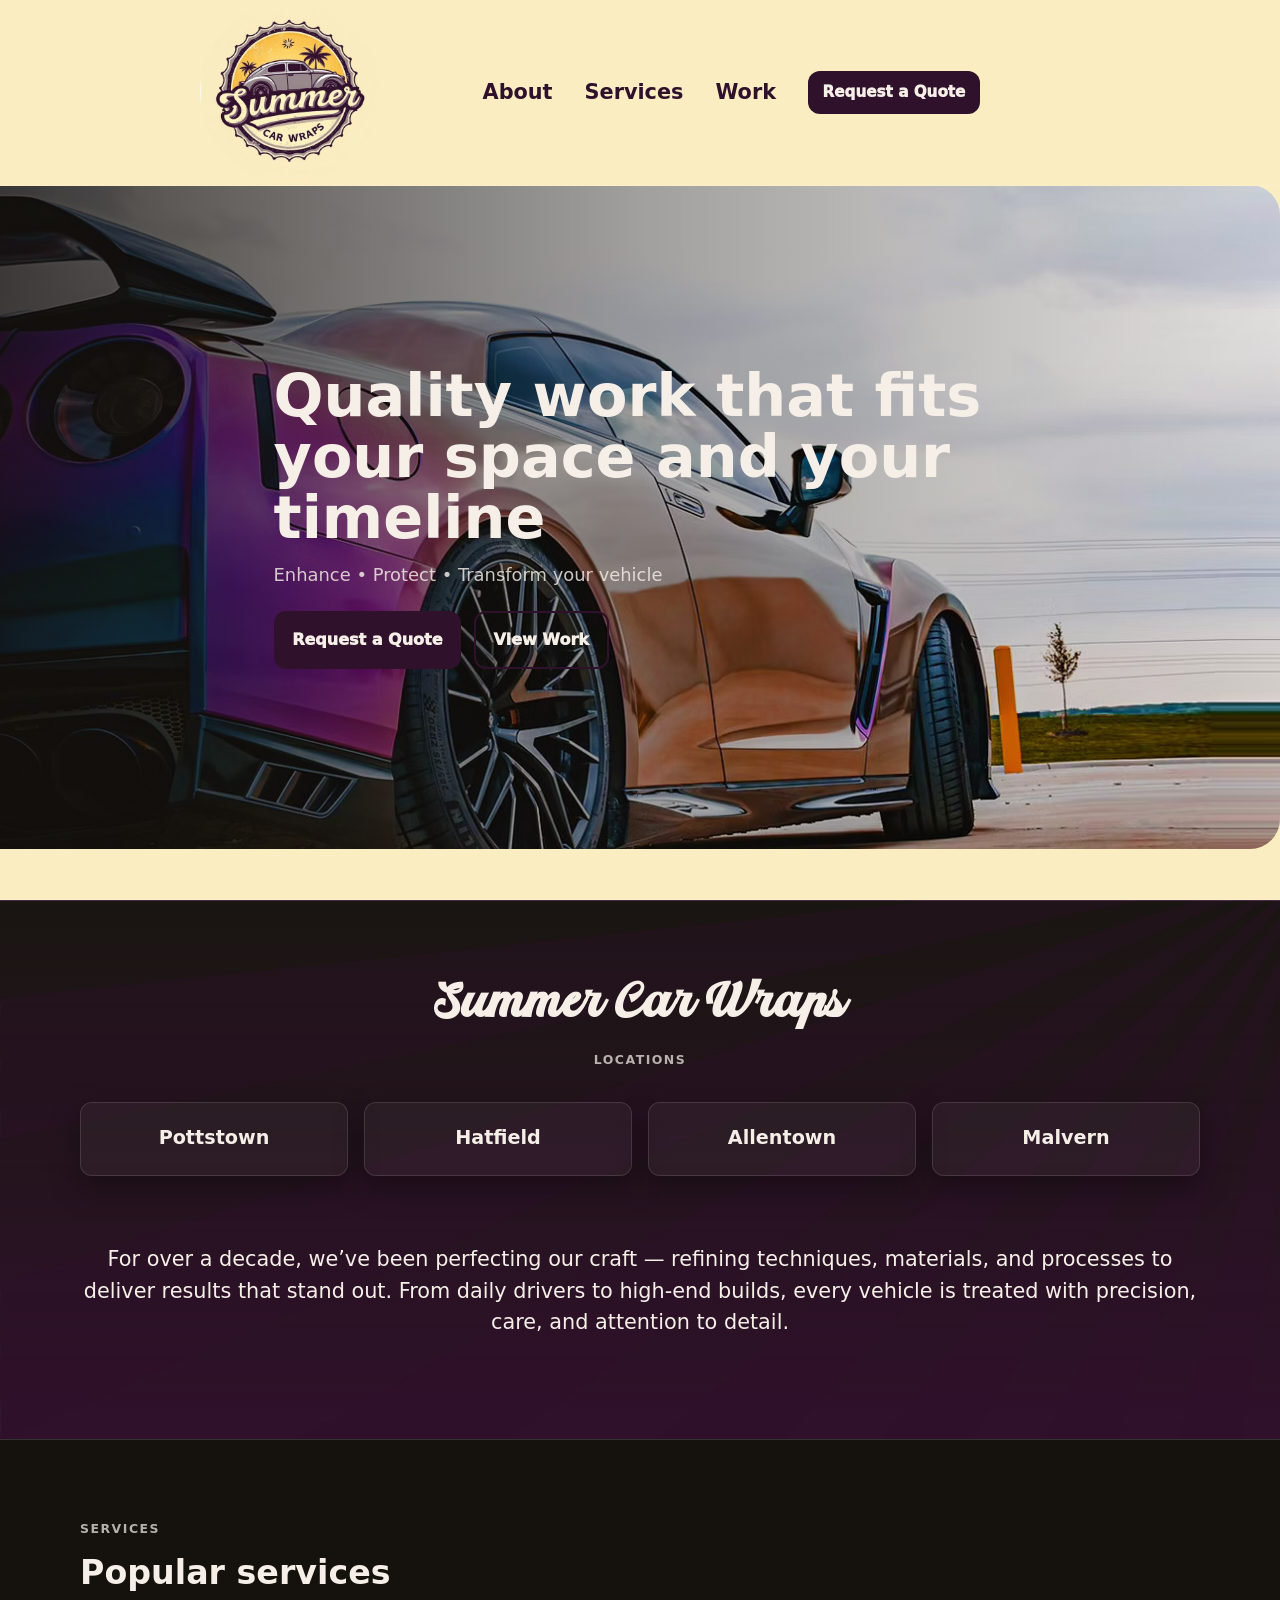
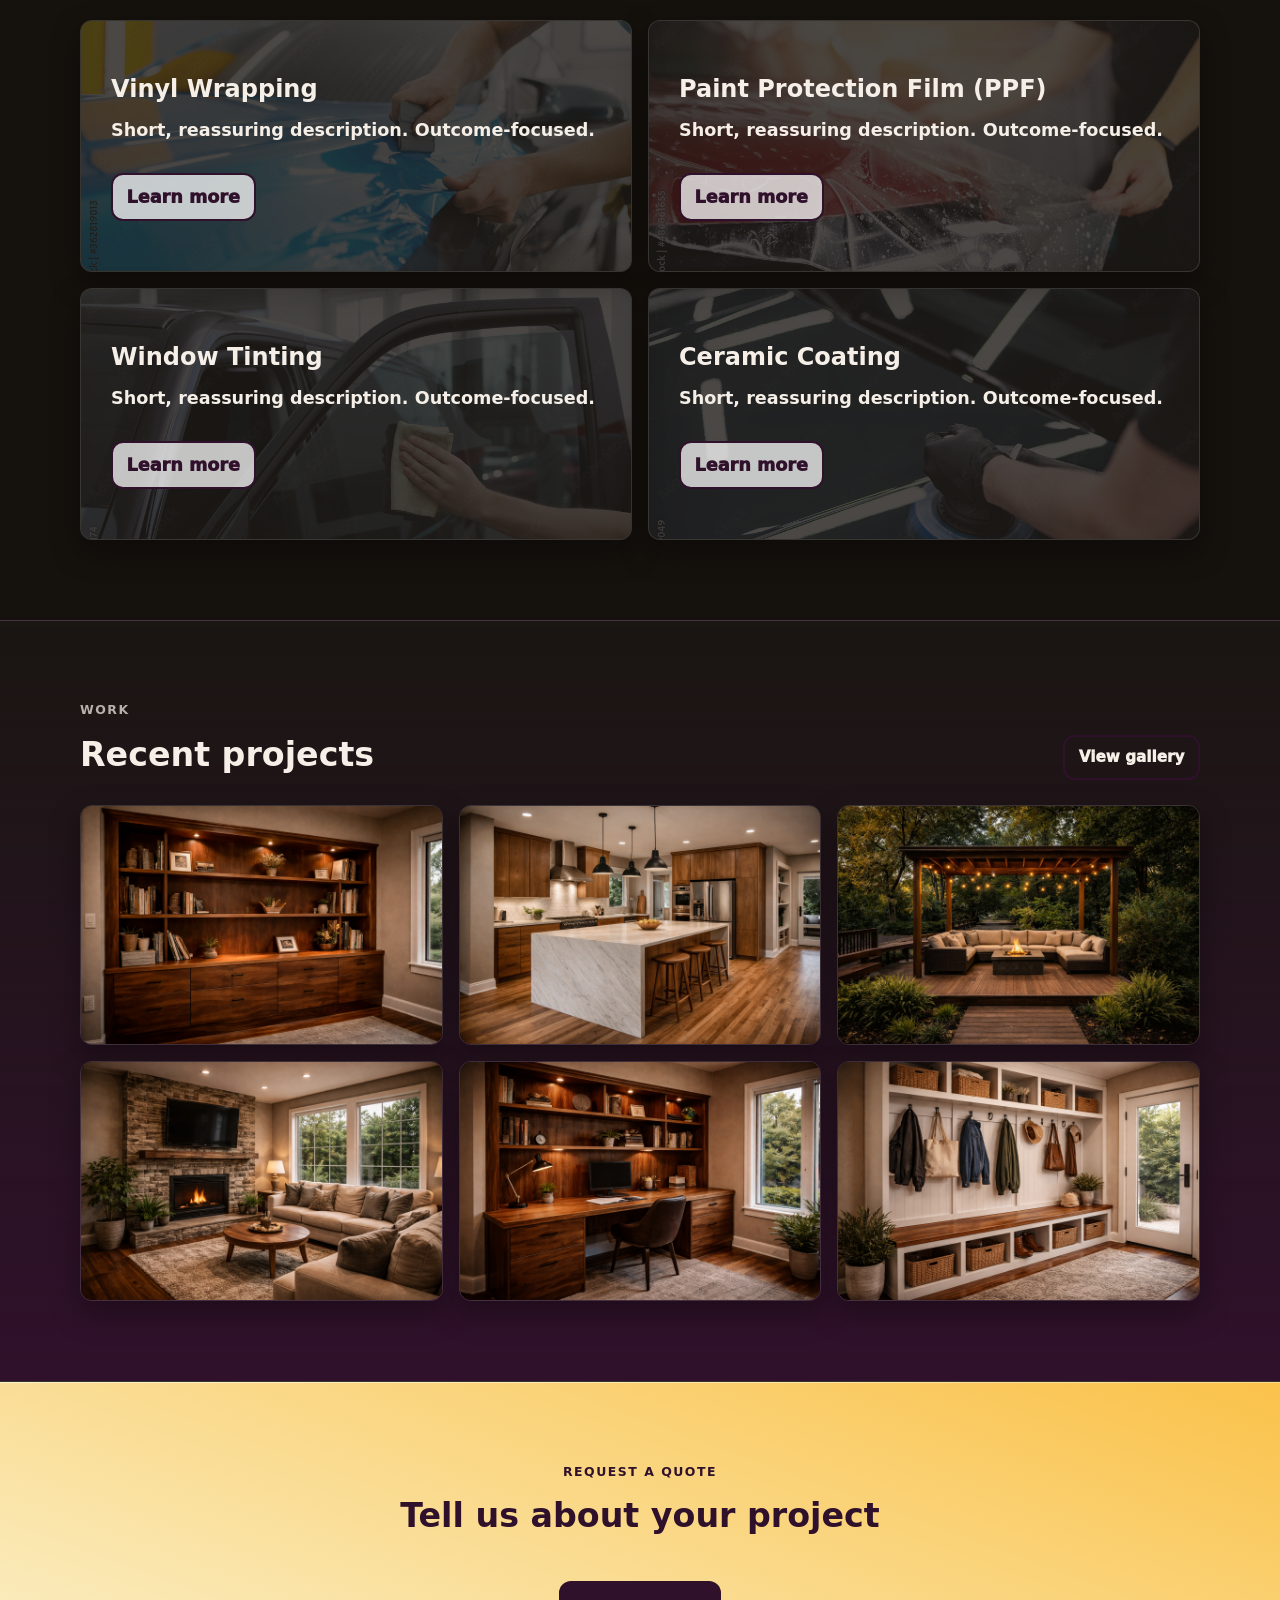
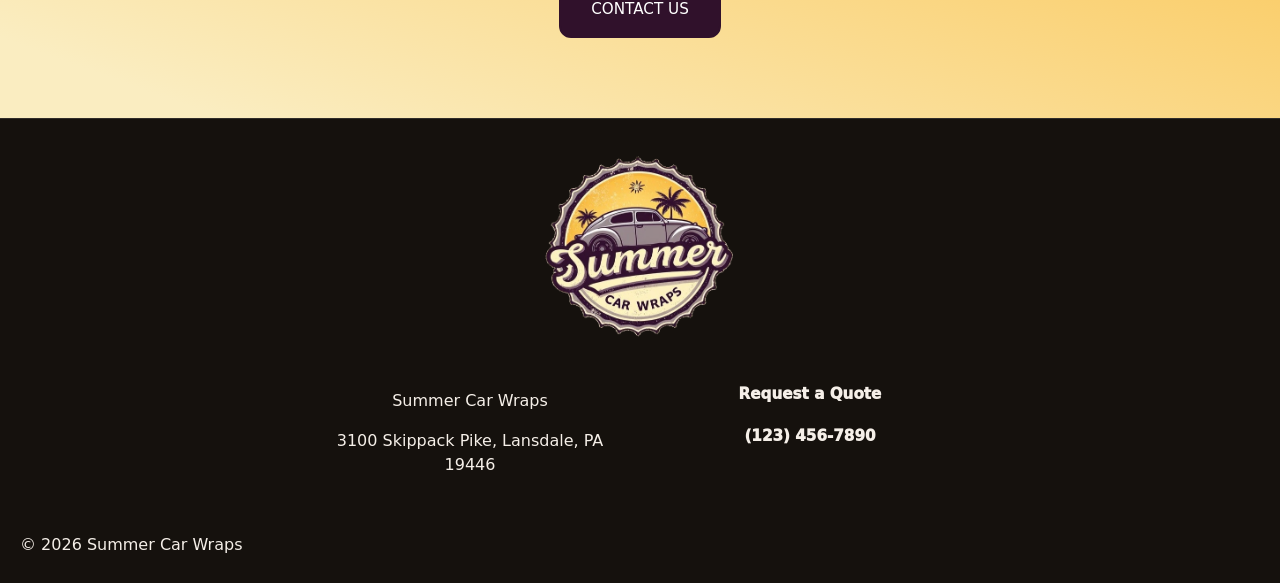
==== index.html @ 8a64c376 "Add files via upload" ====
<!doctype html>
<html lang="en">
  <head>
    <meta charset="UTF-8" />
    <meta name="viewport" content="width=device-width, initial-scale=1.0" />
    <title>Business Name</title>
    <meta name="description" content="Local service business delivering quality work with clear timelines." />
    <link rel="stylesheet" href="assets/styles/styles.css" />
  </head>

  <body>
    <!-- <a class="skip-link" href="#main">Skip to content</a> -->

    <header class="site-header">
      <div data-include="assets/partials/header.html"></div>

      <!-- <div class="container header-row">
        <a class="brand" href="index.html" aria-label="Business Name home">
          <span class="brand__mark" aria-hidden="true"></span>
          <span class="brand__text">Business Name</span>
        </a>

        <nav class="nav" aria-label="Primary navigation">
          <a class="nav__link nav__link--active" href="index.html">Home</a>
          <a class="nav__link" href="services.html">Services</a>
          <a class="nav__link" href="gallery.html">Work</a>
          <a class="nav__link" href="about.html">About</a>
          <a class="btn btn--primary btn--sm" href="contact.html">Request Quote</a>
        </nav>

        <button class="nav-toggle btn btn--ghost btn--sm" type="button" aria-label="Open menu">
          Menu
        </button>
      </div> -->
    </header>

    <main id="main">
      <section class="hero">
        <img class="hero__img" src="/assets/images/stock-banner.jpg" alt="Wide hero image for the business" loading="eager" />
        <div class="hero__overlay">
          <div class="container hero__content">
            <!-- <p class="eyebrow">Local • Trusted • Insured</p> -->
            <h1 class="h1">Quality work that fits your space and your timeline</h1>
            <p class="lead">Enhance • Protect • Transform your vehicle</p>
            <div class="hero__actions">
              <a class="btn btn--primary" href="contact.html">Request a Quote</a>
              <a class="btn btn--outline" href="gallery.html">View Work</a>
            </div>
          </div>
        </div>
      </section>

      <section class="section section--about section--soft">
        <div class="container">
          <div class="section-head">
            <div>
              <h2 class="h2">Summer Car Wraps</h2>
              <p class="eyebrow">Locations</p>
            </div>
          </div>

          <div class="service-grid service-grid--sm">
            <div class="card">
              <h3 class="h3">Pottstown</h3>
            </div>
            <div class="card">
              <h3 class="h3">Hatfield</h3>
            </div>
            <div class="card">
              <h3 class="h3">Allentown</h3>
            </div>
            <div class="card">
              <h3 class="h3">Malvern</h3>
            </div>
          </div>
          <br><br>
          <p class="body-text">For over a decade, we’ve been perfecting our craft — refining techniques, materials, and processes to deliver results that stand out. From daily drivers to high-end builds, every vehicle is treated with precision, care, and attention to detail.</p>
        </div>
        </div>
      </section>

      <section class="section section--services">
        <div class="container">
          <div class="section-head">
            <div>
              <p class="eyebrow">Services</p>
              <h2 class="h2">Popular services</h2>
              <!-- <p class="muted max-w-prose">Keep it to 3–6. Clear names beat clever names.</p> -->
            </div>
            <!-- <a class="btn btn--outline btn--sm" href="services.html">All services</a> -->
          </div>

          <div class="service-grid">
            <div class="card service">
              <img class="card--bg" src="/assets/images/wrap_stock.jpg" style="transform: translateY(-60px);">
              <div class="content">
                <h3 class="h3">Vinyl Wrapping</h3>
                <p>Short, reassuring description. Outcome-focused.</p>
                <a class="btn btn--outline btn--sm" href="services.html">Learn more</a>
              </div>
            </div>
            <div class="card service">
              <img class="card--bg" src="/assets/images/ppf_stock.jpg">
              <div class="content">
                <h3 class="h3">Paint Protection Film (PPF)</h3>
                <p>Short, reassuring description. Outcome-focused.</p>
                <a class="btn btn--outline btn--sm" href="services.html">Learn more</a>
              </div>
            </div>
            <div class="card service">
              <img class="card--bg" src="/assets/images/tint_stock.jpg">
              <div class="content">
                <h3 class="h3">Window Tinting</h3>
                <p>Short, reassuring description. Outcome-focused.</p>
                <a class="btn btn--outline btn--sm" href="services.html">Learn more</a>
              </div>
            </div>
            <div class="card service">
              <img class="card--bg" src="/assets/images/ceramic_stock.jpg">
              <div class="content">
                <h3 class="h3">Ceramic Coating</h3>
                <p>Short, reassuring description. Outcome-focused.</p>
                <a class="btn btn--outline btn--sm" href="services.html">Learn more</a>
              </div>
            </div>
          </div>
        </div>
      </section>

      <section class="section section--soft">
        <div class="container">
          <div class="section-head">
            <div>
              <p class="eyebrow">Work</p>
              <h2 class="h2">Recent projects</h2>
            </div>
            <a class="btn btn--outline btn--sm" href="gallery.html">View gallery</a>
          </div>

          <div class="gallery">
            <img src="assets/images/g1.jpg" alt="Project photo 1" loading="lazy" />
            <img src="assets/images/g2.jpg" alt="Project photo 2" loading="lazy" />
            <img src="assets/images/g3.jpg" alt="Project photo 3" loading="lazy" />
            <img src="assets/images/g4.jpg" alt="Project photo 4" loading="lazy" />
            <img src="assets/images/g5.jpg" alt="Project photo 5" loading="lazy" />
            <img src="assets/images/g6.jpg" alt="Project photo 6" loading="lazy" />
          </div>
        </div>
      </section>

      <!-- <section class="section section--soft">
        <div class="container">
          <p class="eyebrow">Process</p>
          <h2 class="h2">Simple, clear, and collaborative</h2>

          <div class="steps">
            <div class="step">
              <div class="step__num">1</div>
              <h3 class="h3">Consult</h3>
              <p class="muted">Share goals, measurements, and timeline.</p>
            </div>
            <div class="step">
              <div class="step__num">2</div>
              <h3 class="h3">Estimate</h3>
              <p class="muted">Clear scope, clear price, clear next steps.</p>
            </div>
            <div class="step">
              <div class="step__num">3</div>
              <h3 class="h3">Deliver</h3>
              <p class="muted">Quality work, clean finish, and follow-up support.</p>
            </div>
          </div>
        </div>
      </section> -->

      <!-- <section class="section section--soft">
        <div class="container">
          <p class="eyebrow">Reviews</p>
          <h2 class="h2">Trusted by customers in your area</h2>

          <div class="quotes">
            <blockquote class="quote">
              “Fantastic communication and the final result was perfect.”
              <span class="muted">— Client Name</span>
            </blockquote>
            <blockquote class="quote">
              “On time, clean install, and better than we expected.”
              <span class="muted">— Client Name</span>
            </blockquote>
          </div>
        </div>
      </section> -->

      <!-- <section class="section section--soft">
        <div class="container">
          <p class="eyebrow">FAQ</p>
          <h2 class="h2">Questions, answered</h2>

          <div class="faq">
            <div class="faq-item">
              <button class="faq-q" type="button">
                <span>How soon can you start?</span><span class="faq-icon">+</span>
              </button>
              <div class="faq-a">Typical lead times are 1–3 weeks depending on scope.</div>
            </div>

            <div class="faq-item">
              <button class="faq-q" type="button">
                <span>Do you provide free estimates?</span><span class="faq-icon">+</span>
              </button>
              <div class="faq-a">Yes—share photos + measurements and we’ll respond quickly.</div>
            </div>

            <div class="faq-item">
              <button class="faq-q" type="button">
                <span>What areas do you serve?</span><span class="faq-icon">+</span>
              </button>
              <div class="faq-a">Add your service area here (towns/counties/radius).</div>
            </div>
          </div>
        </div>
      </section> -->

      <section class="section section--cta section--center">
        <div class="container">
          <div>
            <p class="eyebrow">Request a Quote</p>
            <h2 class="h2">Tell us about your project</h2>
            <a class="btn btn--outline btn--sm" href="services.html">CONTACT US</a>
          </div>
        </div>
      </section>
    </main>

    <!-- Sticky mobile CTA -->
    <div class="sticky-cta" aria-label="Mobile actions">
      <a class="btn btn--primary" href="contact.html">Quote</a>
      <a class="btn btn--outline" href="tel:+11234567890">Call</a>
    </div>

    <div data-include="assets/partials/footer.html"></div>

    <!-- <footer class="site-footer">
      <div class="container footer-row">
        <div>
          <p class="footer-title">Business Name</p>
          <p class="muted text-sm">
            123 Main St, Town, ST 12345 •
            <a class="link" href="tel:+11234567890">(123) 456-7890</a> •
            <a class="link" href="mailto:hello@business.com">hello@business.com</a>
          </p>
        </div>

        <div class="footer-actions">
          <a class="btn btn--primary btn--sm" href="contact.html">Request Quote</a>
          <a class="btn btn--outline btn--sm" href="gallery.html">View Work</a>
        </div>

        <p class="muted text-sm">© <span id="year"></span></p>
      </div>
    </footer> -->
    <script src="assets/scripts/config.js"></script>
    <script src="assets/scripts/script.js"></script>
  </body>
</html>
---- assets/styles/styles.css ----
:root {
  /* Brand tokens: change these per client */
  --bg: #15110d;
  --text: #f5efe8;
  --muted: rgba(245, 239, 232, 0.74);
  --border: rgba(255, 255, 255, 0.12);

  --surface: rgba(255, 255, 255, 0.04);
  --surface-2: rgba(255, 255, 255, 0.02);

  --primary: #c9a46b;
  --primary-2: #a57a3a;

  --yellow-mute: #faedc1;
  --yellow-dark: #FAC24A;
  --purple: #30112b;

  --radius: 12px;
  --radius-sm: 12px;
  --container: 1120px;

  --shadow-sm: 0 12px 30px rgba(0, 0, 0, 0.35);
  --shadow-md: 0 22px 52px rgba(0, 0, 0, 0.45);

  --font: ui-sans-serif, system-ui, -apple-system, Segoe UI, Roboto, Helvetica, Arial;
}

@font-face {
  font-family: "Srikandy";
  src: url("../fonts/Srikandy.ttf") format("truetype");
  font-weight: 400;
  font-style: normal;
  font-display: swap;
}

*,
*::before,
*::after { box-sizing: border-box; }

html, body { height: 100%; }

body {
  margin: 0;
  font-family: var(--font);
  color: var(--text);
  background:
    radial-gradient(000px 600px at 20% -10%, rgba(201, 164, 107, 0.18), transparent 60%),
    var(--bg);
  line-height: 1.5;
}

img { display: block; max-width: 100%; }
a { color: inherit; text-decoration: none; }
a:hover { text-decoration: underline; }

.container { width: min(100% - 2rem, var(--container)); margin-inline: auto; }

.section { padding: 5rem 0; }
.section--tight { padding: 3rem 0; }
.section--soft {
  background: linear-gradient(to bottom, var(--surface-2), #30112b);
  border-top: 1px solid var(--border);
  border-bottom: 1px solid var(--border);
}
.section--center {text-align: center;}
.section--cta {
  /* background: radial-gradient(800px 520px at 20% 0%, rgba(201, 164, 107, 0.22), transparent 62%),
    var(--surface-2); */
    background: linear-gradient(20deg, var(--yellow-mute) 10%, var(--yellow-dark) 100%),
    var(--surface-2);
  border-top: 1px solid var(--border);
  color: #30112b;
}
.section--cta .eyebrow {
  color: var(--purple);
}
.section--cta .btn {
  margin-top: 40px;
  color: #fff;
  background: var(--purple);
  font-weight: 500;
  padding: 15px 30px;
  transition: all 0.3s ease;
}
.section--cta .btn:hover {
  font-size: 1rem;
}

.section--about {
  position: relative;
  overflow: hidden;
}

.section--about::before {
  content: '';
  position: absolute;
  top: 0;
  left: 0;
  right: 0;
  bottom: 0;
  background: linear-gradient(160deg, transparent 30%, rgba(255, 255, 255, 0.15) 50%, transparent 70%);
  width: 200%;
  height: 200%;
  pointer-events: none;
  z-index: 1;
  transform: translateX(var(--sheen-x, -150%)) translateY(var(--sheen-y, -150%));
}

.section--about::after {
  content: '';
  position: absolute;
  top: 0;
  left: 0;
  right: 0;
  bottom: 0;
  background-image: url("/assets/images/sunburst-pattern.png");
  background-repeat: no-repeat;
  background-size: cover;
  opacity: 0.3;
  z-index: 0;
  pointer-events: none;
}

.section--about .container {
  position: relative;
  z-index: 1;
}

.section--about .section-head {
  text-align: center;
  justify-content: center;
}

.section--about .h2 {
  font-family: "Srikandy", Arial, sans-serif;
  font-size: 2.6vw;
  margin-bottom: 20px;
}

.section--about .service-grid {
  grid-template-columns: repeat(4, minmax(0, 1fr));
  text-align: center;
}

.section--about .service {
  padding: 0.6rem 1rem;;
}

.section--about .body-text {
  text-align: center;
}

.h1 {
  margin: 0;
  font-size: clamp(2.6rem, 4.6vw, 4.1rem);
  line-height: 1.04;
}
.h2 { margin: 0; font-size: clamp(1.9rem, 2.6vw, 2.5rem); }
.h3 { margin: 0; font-size: 1.2rem; }
.lead { margin: 0.85rem 0 0; color: rgba(245,239,232,0.82); font-size: clamp(1.05rem, 1.4vw, 1.25rem); }
.muted { color: var(--muted); }
.text-sm { font-size: 0.92rem; }
.max-w-prose { max-width: 65ch; }

.eyebrow {
  margin: 0 0 0.6rem;
  text-transform: uppercase;
  letter-spacing: 0.12em;
  font-weight: 900;
  font-size: 0.78rem;
  color: rgba(245, 239, 232, 0.72);
}

.mt-2 { margin-top: 0.75rem; }
.mt-4 { margin-top: 1.5rem; }

/* Accessibility */
.skip-link {
  position: absolute;
  left: -999px;
  top: 0;
  padding: 0.6rem 0.8rem;
  background: rgba(0,0,0,0.9);
  border: 1px solid var(--border);
  border-radius: 10px;
}
.skip-link:focus { left: 1rem; top: 1rem; z-index: 9999; }

/* Header */
.site-header {
  position: fixed;
  top: 0;
  left: 0;
  right: 0;
  width: 100%;
  z-index: 50;
  background: #faedc1;
  backdrop-filter: blur(10px);
  border-bottom: 1px solid var(--border);
  transition: border-color 180ms ease, background-color 180ms ease;
}
.site-header--scrolled {
  border-bottom-color: rgba(0, 0, 0, 0.2);
  background: rgba(250, 237, 193, 0.92);
  /* box-shadow: 0 0 0 4px rgba(201, 164, 107, 0.14); */
}
.header-row {
  display: flex;
  align-items: center;
  justify-content: space-between;
  gap: 1rem;
  padding: 0.15rem 0;
  transition: padding 180ms ease;
  margin-left: 200px;
  margin-right: 300px;
}
.site-header--scrolled .header-row {
  padding: 0.06rem 0;
}
.brand {
  display: inline-flex;
  align-items: center;
  gap: 0.6rem;
  font-weight: 950;
  letter-spacing: 0.2px;
}
.brand__mark {
  width: 180px; height: auto; border-radius: 100px;
  background: linear-gradient(135deg, var(--primary), var(--primary-2));
  transition: width 180ms ease, transform 180ms ease;
  /* box-shadow: 0 0 0 4px rgba(201, 164, 107, 0.14); */
}
.site-header--scrolled .brand__mark {
  width: 120px;
  transform: translateY(-1px);
}
.nav__link {
  color: #30112b;
  font-weight: 700;
  font-size: 1.3em;
  transition: font-size 180ms ease;
}
.site-header--scrolled .nav__link {
  font-size: 1.1em;
}
.nav { display: flex; align-items: center; gap: 2rem; }
.nav__link { color: #30112b; font-weight: 700; font-size: 1.3em; }
/* .nav__link:hover { color: var(--text); text-decoration: none; } */
.nav__link--active { color: var(--text); }
.nav-toggle { display: none; }
.header-cta { white-space: nowrap; }

/* Buttons */
.btn {
  display: inline-flex;
  align-items: center;
  justify-content: center;
  gap: 0.5rem;
  padding: 0.95rem 1.1rem;
  border-radius: 12px;
  border: 1px solid transparent;
  font-weight: 950;
  cursor: pointer;
  user-select: none;
  transition: transform 120ms ease, opacity 120ms ease;
}
.btn:active { transform: translateY(1px); }
.btn--sm { padding: 0.55rem 0.85rem; font-size: 0.95rem; }
.btn--primary {
  background: var(--purple);
  color: #1b14#fff0f;
}
.btn--outline { border-color: var(--purple); background: transparent; border-width: 2px; }
.btn--ghost { background: rgba(255,255,255,0.04); border-color: var(--border); }
.btn:hover { text-decoration: none; opacity: 0.96; }

/* Hero (image-first, minimal text) */
.hero {
  position: relative;
  height: min(100vh, 912px);
  min-height: 560px;
  border-bottom: 1px solid var(--border);
  padding-top: 185px;
  padding-bottom: 50px;
  background-color: var(--yellow-mute);
}
.hero__img { width: 100%; height: 100%; object-fit: cover; filter: saturate(1.05) contrast(1.08); max-width: 1400px; border-radius: 0px 30px 30px 0px; }
.hero__overlay {
  position: absolute; inset: 0;
  background: linear-gradient(
    to right,
    rgba(21,17,13,0.80),
    rgba(21,17,13,0.40),
    rgba(21,17,13,0.12)
  );
  display: flex; align-items: center;
  max-width: 1400px;
  border-radius: 0px 30px 30px 0px;
  margin-top: 185px;
  margin-bottom: 50px;
}
.hero__content { max-width: 72ch; padding: 3.8rem 0; }
.hero__actions { margin-top: 1.4rem; display: flex; gap: 0.8rem; flex-wrap: wrap; }

/* Trust strip */
.trust {
  display: grid;
  grid-template-columns: repeat(4, minmax(0, 1fr));
  gap: 0.75rem;
  margin-top: -1.6rem;
}
.trust__item {
  padding: 1rem 1rem;
  border-radius: var(--radius);
  border: 1px solid var(--border);
  background: var(--surface);
  box-shadow: var(--shadow-sm);
  font-weight: 800;
  color: rgba(245,239,232,0.88);
  text-align: center;
}

/* Cards */
.cards-3 {
  display: grid;
  grid-template-columns: repeat(3, minmax(0, 1fr));
  gap: 1rem;
}
.card {
  border-radius: var(--radius);
  border: 1px solid var(--border);
  background: var(--surface);
  box-shadow: var(--shadow-sm);
  padding: 1.35rem 1.25rem;
  position: relative;
  overflow: hidden;
}
.card--bg { position: absolute; z-index: -1; transition: all 0.3s ease; opacity: 0.2; }
.card--link { text-decoration: none; transition: transform 140ms ease, background 140ms ease; }
.card--link:hover { text-decoration: none; transform: translateY(-2px); background: rgba(255,255,255,0.06); }
.card__kicker { margin: 0; color: rgba(245,239,232,0.70); font-weight: 900; font-size: 0.78rem; letter-spacing: 0.10em; text-transform: uppercase; }
.card__title { margin: 0.5rem 0 0; font-size: 1.35rem; }
.card__sub { margin: 0.55rem 0 0; color: var(--muted); }
.card__arrow { display: inline-block; margin-top: 0.9rem; font-weight: 950; opacity: 0.9; }

/* Section head */
.section-head {
  display: flex;
  align-items: flex-end;
  justify-content: space-between;
  gap: 1rem;
  flex-wrap: wrap;
}

/* Service cards */
.service-grid {
  margin-top: 1.4rem;
  display: grid;
  grid-template-columns: repeat(2, minmax(0, 1fr));
  gap: 1rem;
}
.service { padding: 0; }
.service:hover p, .service:hover h3 { scale: 1.05; }
.service:hover .card--bg { opacity: 0.4; }
.service p { margin: 0.6rem 0 0; font-size: 1.1em; font-weight: 700; transition: all 0.3s ease; transform-origin: top left;}
.service h3 { font-size: 1.5em; transition: all 0.3s ease; transform-origin: top left;}
.service a { font-size: 1.1em; margin-top: 30px; transition: all 0.3s ease; transform-origin: top left; color: var(--purple); background-color: #ffffffbd;}
.service a:hover { scale: 1.05; background-color: #fffffffa; }
.service .content { padding: 50px 30px; }

/* Gallery grid */
.gallery {
  margin-top: 1.6rem;
  display: grid;
  grid-template-columns: repeat(3, minmax(0, 1fr));
  gap: 1rem;
}
.gallery img {
  width: 100%;
  height: 240px;
  object-fit: cover;
  border-radius: var(--radius);
  border: 1px solid var(--border);
  box-shadow: var(--shadow-sm);
}

/* Steps */
.steps {
  margin-top: 1.5rem;
  display: grid;
  grid-template-columns: repeat(3, minmax(0, 1fr));
  gap: 1rem;
}
.step {
  border-radius: var(--radius);
  border: 1px solid var(--border);
  background: var(--surface-2);
  padding: 1.35rem;
}
.step__num {
  width: 40px; height: 40px;
  border-radius: 14px;
  display: grid; place-items: center;
  font-weight: 950;
  color: #1b140f;
  background: linear-gradient(135deg, var(--primary), rgba(201,164,107,0.65));
  margin-bottom: 0.7rem;
}

/* Split story */
.split {
  display: grid;
  grid-template-columns: 1.05fr 1fr;
  gap: 2rem;
  align-items: center;
}
.split__media {
  border-radius: var(--radius);
  overflow: hidden;
  border: 1px solid var(--border);
  box-shadow: var(--shadow-sm);
}
.split__media img { width: 100%; height: 440px; object-fit: cover; }
.split__actions { margin-top: 1.1rem; display: flex; gap: 0.75rem; flex-wrap: wrap; }

/* Quotes */
.quotes {
  margin-top: 1.25rem;
  display: grid;
  grid-template-columns: 1fr 1fr;
  gap: 1rem;
}
.quote {
  margin: 0;
  padding: 1.6rem 1.4rem;
  border-radius: var(--radius);
  border: 1px solid rgba(255,255,255,0.10);
  background: var(--surface-2);
  box-shadow: var(--shadow-sm);
  font-weight: 650;
}
.quote span { display: block; margin-top: 0.9rem; font-weight: 800; }

/* FAQ */
.faq {
  margin-top: 1.5rem;
  display: grid;
  gap: 0.75rem;
}
.faq-item {
  border-radius: var(--radius);
  border: 1px solid var(--border);
  background: var(--surface-2);
  box-shadow: var(--shadow-sm);
}
.faq-q {
  width: 100%;
  background: transparent;
  border: 0;
  color: var(--text);
  padding: 1.15rem 1.2rem;
  text-align: left;
  font-weight: 900;
  cursor: pointer;
  display: flex;
  justify-content: space-between;
  gap: 1rem;
}
.faq-a {
  padding: 0 1.2rem 1.2rem;
  color: var(--muted);
  display: none;
}
.faq-item.is-open .faq-a { display: block; }
.faq-icon { opacity: 0.8; }

/* CTA form */
.cta {
  display: grid;
  grid-template-columns: 1fr 1fr;
  gap: 1.25rem;
  align-items: start;
}
.form {
  border-radius: var(--radius);
  border: 1px solid var(--border);
  background: var(--surface);
  padding: 1.25rem;
  box-shadow: var(--shadow-sm);
}
.form__row {
  display: grid;
  grid-template-columns: 1fr 1fr;
  gap: 0.75rem;
}
.field { display: flex; flex-direction: column; gap: 0.35rem; margin-top: 0.75rem; }
.field span { font-size: 0.9rem; font-weight: 900; color: rgba(245,239,232,0.86); }
input, textarea {
  width: 100%;
  padding: 0.9rem 0.95rem;
  border-radius: 12px;
  border: 1px solid rgba(255,255,255,0.14);
  background: rgba(0,0,0,0.20);
  color: var(--text);
  outline: none;
}
input:focus, textarea:focus { border-color: rgba(201,164,107,0.55); }
.form__actions { margin-top: 1rem; display: flex; gap: 0.75rem; flex-wrap: wrap; }

/* Footer */
.site-footer { border-top: 1px solid var(--border); padding: 2rem 0; padding-bottom: 10px; }
.site-footer .branding { width: 100%; }
.site-footer img { max-width: 200px; margin-left: auto; margin-right: auto; margin-bottom: 30px; }
.site-footer .content { display: grid; grid-template-columns: repeat(2, minmax(0, 1fr)); text-align: center; margin-left: 300px; margin-right: 300px; }
.footer-row {
  display: grid;
  grid-template-columns: 1.4fr auto auto;
  gap: 1rem;
  align-items: center;
}
.footer-title { margin: 0; font-weight: 950; }
.footer-actions { display: flex; gap: 0.75rem; flex-wrap: wrap; }
.footer__copy { margin-left: 20px; margin-top: 40px; }
.link {
  text-decoration: underline;
  text-underline-offset: 3px;
  text-decoration-color: rgba(255,255,255,0.35);
}
.link:hover { text-decoration-color: rgba(255,255,255,0.6); }

/* General Section Styles */
.body-text {
  font-size: 1.3em;
}

/* Sticky mobile CTA */
.sticky-cta {
  position: fixed;
  left: 1rem;
  right: 1rem;
  bottom: 1rem;
  z-index: 100;
  display: none;
  gap: 0.75rem;
}
.sticky-cta a {
  flex: 1;
  text-align: center;
}

/* Responsive */
@media (max-width: 980px) {
  .trust { grid-template-columns: 1fr 1fr; }
  .cards-3 { grid-template-columns: 1fr; }
  .service-grid { grid-template-columns: 1fr; }
  .gallery { grid-template-columns: 1fr; }
  .steps { grid-template-columns: 1fr; }
  .split { grid-template-columns: 1fr; }
  .split__media img { height: 340px; }
  .quotes { grid-template-columns: 1fr; }
  .cta { grid-template-columns: 1fr; }
  .form__row { grid-template-columns: 1fr; }
  .footer-row { grid-template-columns: 1fr; align-items: start; }
  .sticky-cta { display: flex; }
}

@media (max-width: 860px) {
  .nav-toggle { display: inline-flex; }
  .header-cta { display: none; }
  .nav {
    display: none;
    position: absolute;
    left: 0; right: 0;
    top: 64px;
    padding: 1rem;
    background: rgba(21,17,13,0.92);
    border-bottom: 1px solid var(--border);
    flex-direction: column;
    align-items: flex-start;
    gap: 0.75rem;
  }
  .nav.nav--open { display: flex; }
}


/* Utilities */
.glow::after {
  content: "";
  position: absolute;
  top: 0;
  right: 0;
  width: 100%;
  height: 100%;
  background-image: radial-gradient(circle at 100% 6%, rgba(250, 195, 80, 0.85) -4%, #2e2c2c00 35%);
  z-index: 55;
}
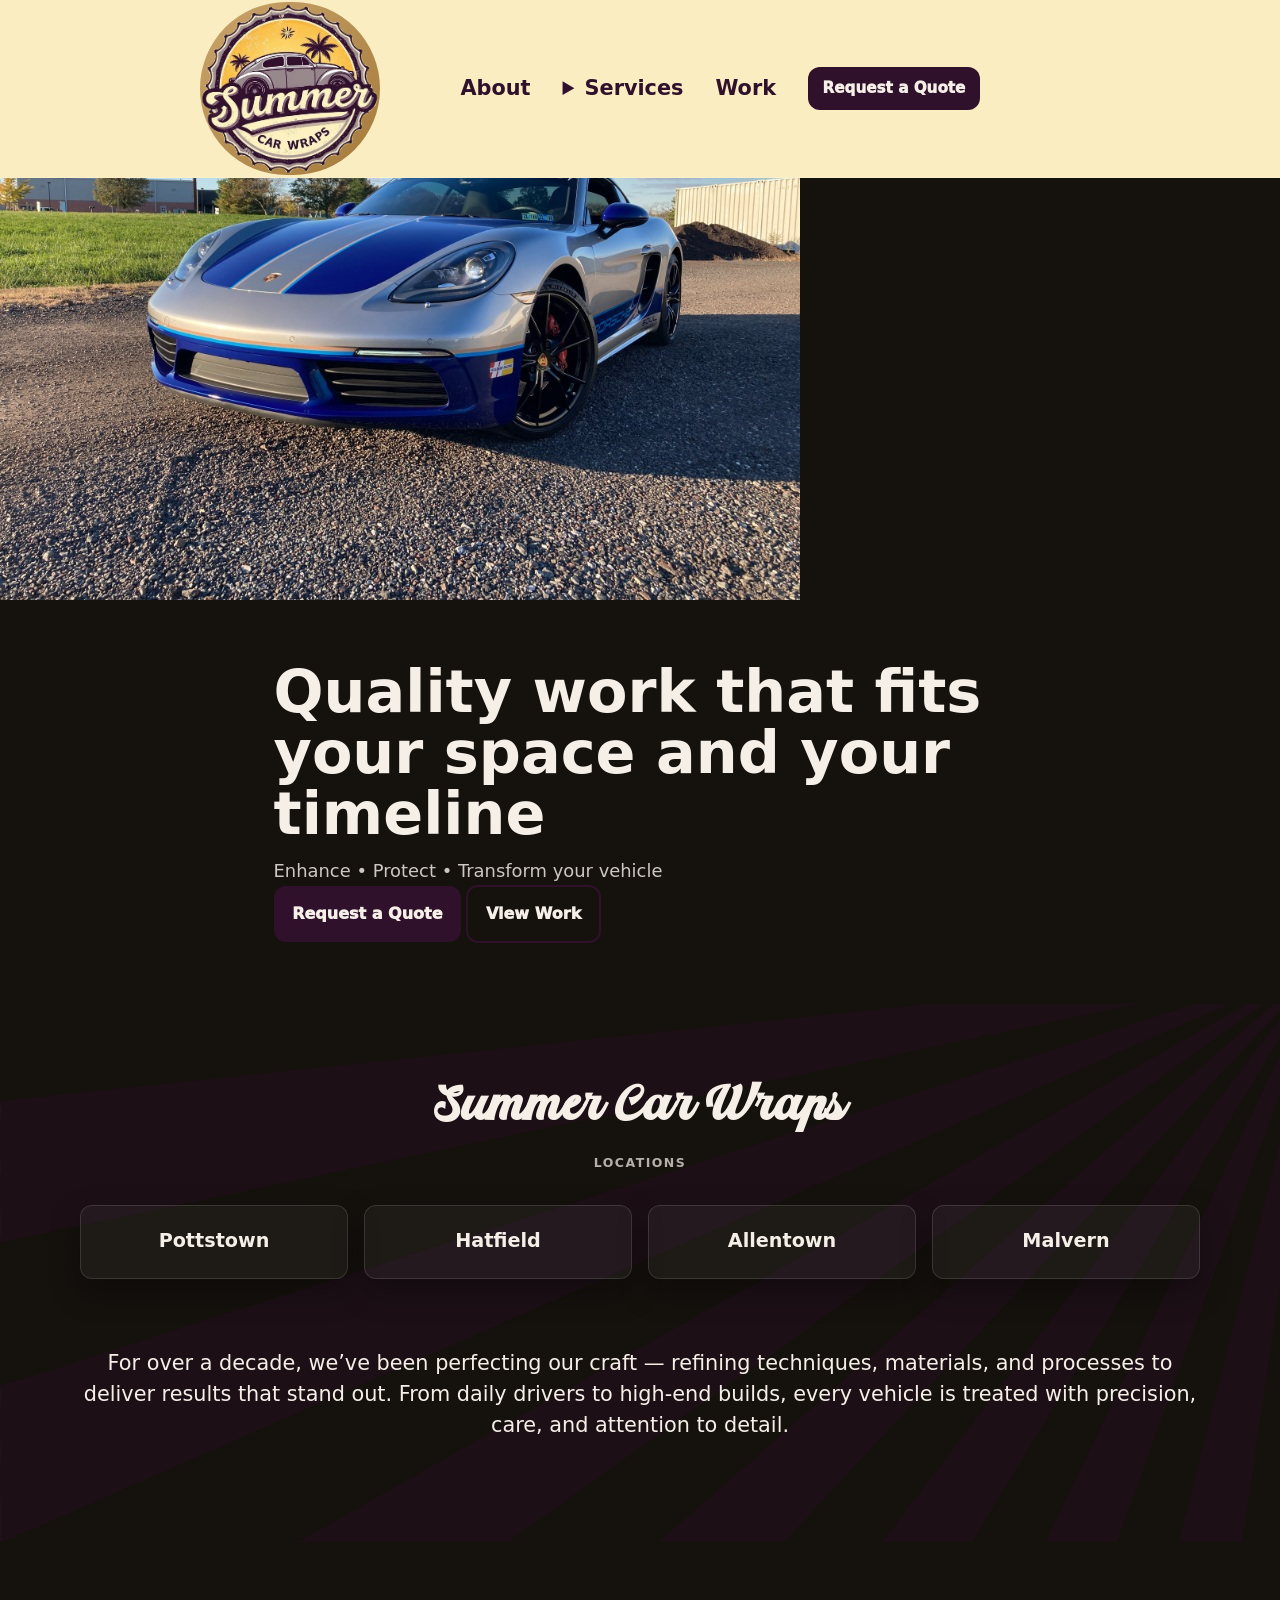
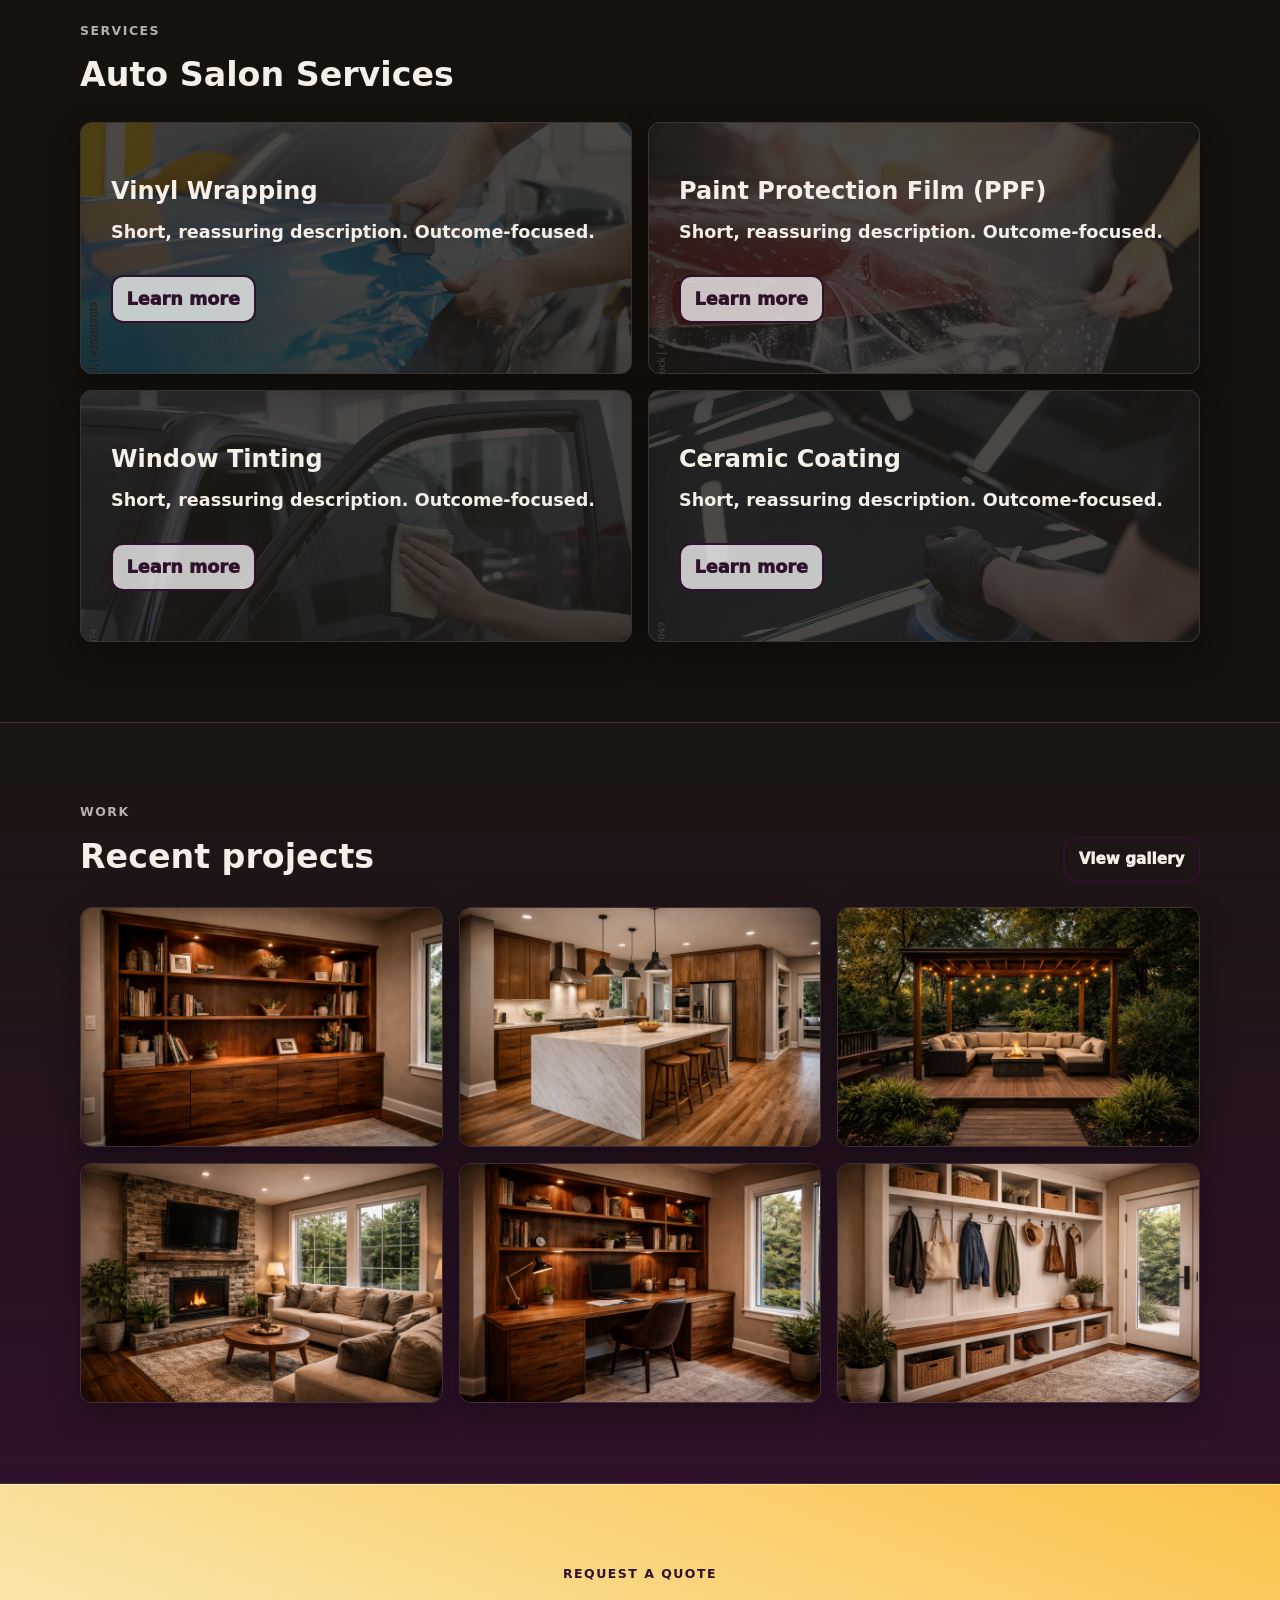
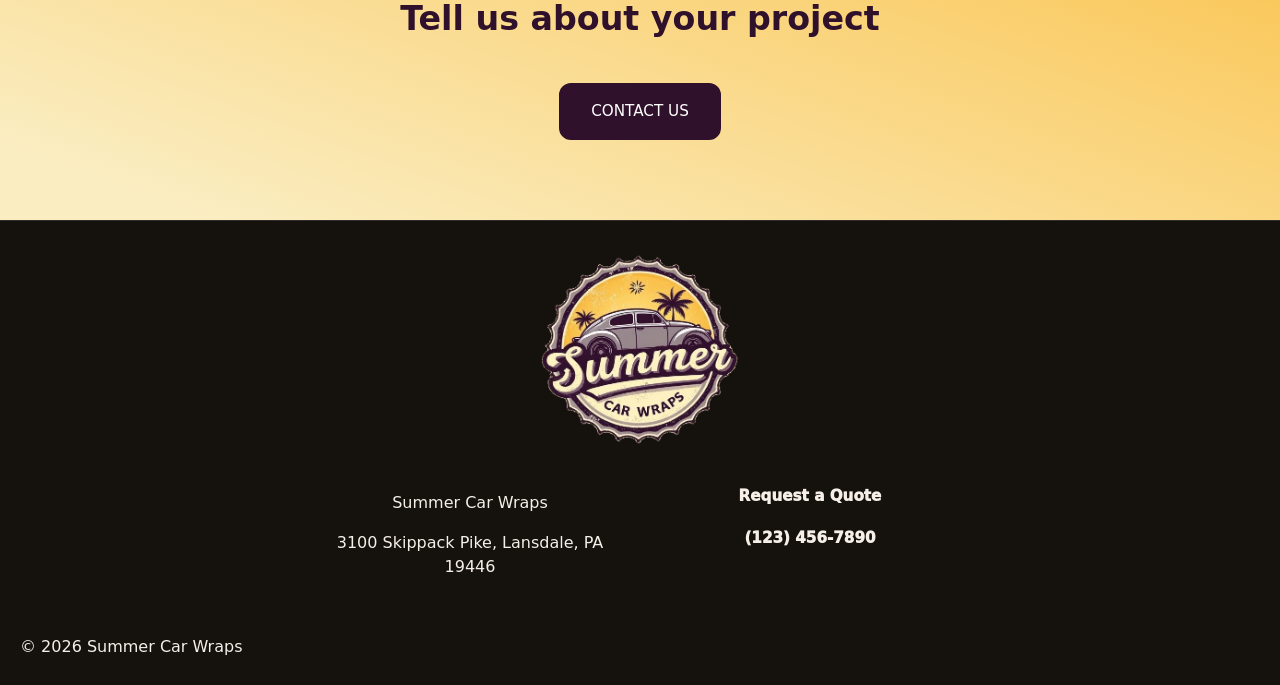
==== commit cd5e68d8: "After populating gallery. Styling got messed up. Pushing before it gets worse." ====
--- a/index.html
+++ b/index.html
@@ -8,7 +8,7 @@
     <link rel="stylesheet" href="assets/styles/styles.css" />
   </head>
 
-  <body>
+  <body class="home">
     <!-- <a class="skip-link" href="#main">Skip to content</a> -->
 
     <header class="site-header">
@@ -35,14 +35,14 @@
     </header>
 
     <main id="main">
-      <section class="hero">
-        <img class="hero__img" src="/assets/images/stock-banner.jpg" alt="Wide hero image for the business" loading="eager" />
-        <div class="hero__overlay">
+      <section class="hero--home">
+        <img class="hero__img--home" src="assets/images/gallery/wraps/luxury-wraps_01.jpg" alt="Wide hero image for the business" loading="eager" />
+        <div class="hero__overlay--home">
           <div class="container hero__content">
             <!-- <p class="eyebrow">Local • Trusted • Insured</p> -->
             <h1 class="h1">Quality work that fits your space and your timeline</h1>
             <p class="lead">Enhance • Protect • Transform your vehicle</p>
-            <div class="hero__actions">
+            <div class="hero__actions--home">
               <a class="btn btn--primary" href="contact.html">Request a Quote</a>
               <a class="btn btn--outline" href="gallery.html">View Work</a>
             </div>
@@ -50,7 +50,7 @@
         </div>
       </section>
 
-      <section class="section section--about section--soft">
+      <section class="section section--about section--about-home">
         <div class="container">
           <div class="section-head">
             <div>
@@ -79,12 +79,14 @@
         </div>
       </section>
 
+      <div class="section-divider" aria-hidden="true"></div>
+
       <section class="section section--services">
         <div class="container">
           <div class="section-head">
             <div>
               <p class="eyebrow">Services</p>
-              <h2 class="h2">Popular services</h2>
+              <h2 class="h2">Auto Salon Services</h2>
               <!-- <p class="muted max-w-prose">Keep it to 3–6. Clear names beat clever names.</p> -->
             </div>
             <!-- <a class="btn btn--outline btn--sm" href="services.html">All services</a> -->
@@ -92,7 +94,7 @@
 
           <div class="service-grid">
             <div class="card service">
-              <img class="card--bg" src="/assets/images/wrap_stock.jpg" style="transform: translateY(-60px);">
+              <img class="card--bg" src="assets/images/gallery/wrap_stock.jpg" style="transform: translateY(-60px);">
               <div class="content">
                 <h3 class="h3">Vinyl Wrapping</h3>
                 <p>Short, reassuring description. Outcome-focused.</p>
@@ -100,7 +102,7 @@
               </div>
             </div>
             <div class="card service">
-              <img class="card--bg" src="/assets/images/ppf_stock.jpg">
+              <img class="card--bg" src="assets/images/gallery/ppf_stock.jpg">
               <div class="content">
                 <h3 class="h3">Paint Protection Film (PPF)</h3>
                 <p>Short, reassuring description. Outcome-focused.</p>
@@ -108,7 +110,7 @@
               </div>
             </div>
             <div class="card service">
-              <img class="card--bg" src="/assets/images/tint_stock.jpg">
+              <img class="card--bg" src="assets/images/tint_stock.jpg">
               <div class="content">
                 <h3 class="h3">Window Tinting</h3>
                 <p>Short, reassuring description. Outcome-focused.</p>
@@ -116,7 +118,7 @@
               </div>
             </div>
             <div class="card service">
-              <img class="card--bg" src="/assets/images/ceramic_stock.jpg">
+              <img class="card--bg" src="assets/images/ceramic_stock.jpg">
               <div class="content">
                 <h3 class="h3">Ceramic Coating</h3>
                 <p>Short, reassuring description. Outcome-focused.</p>
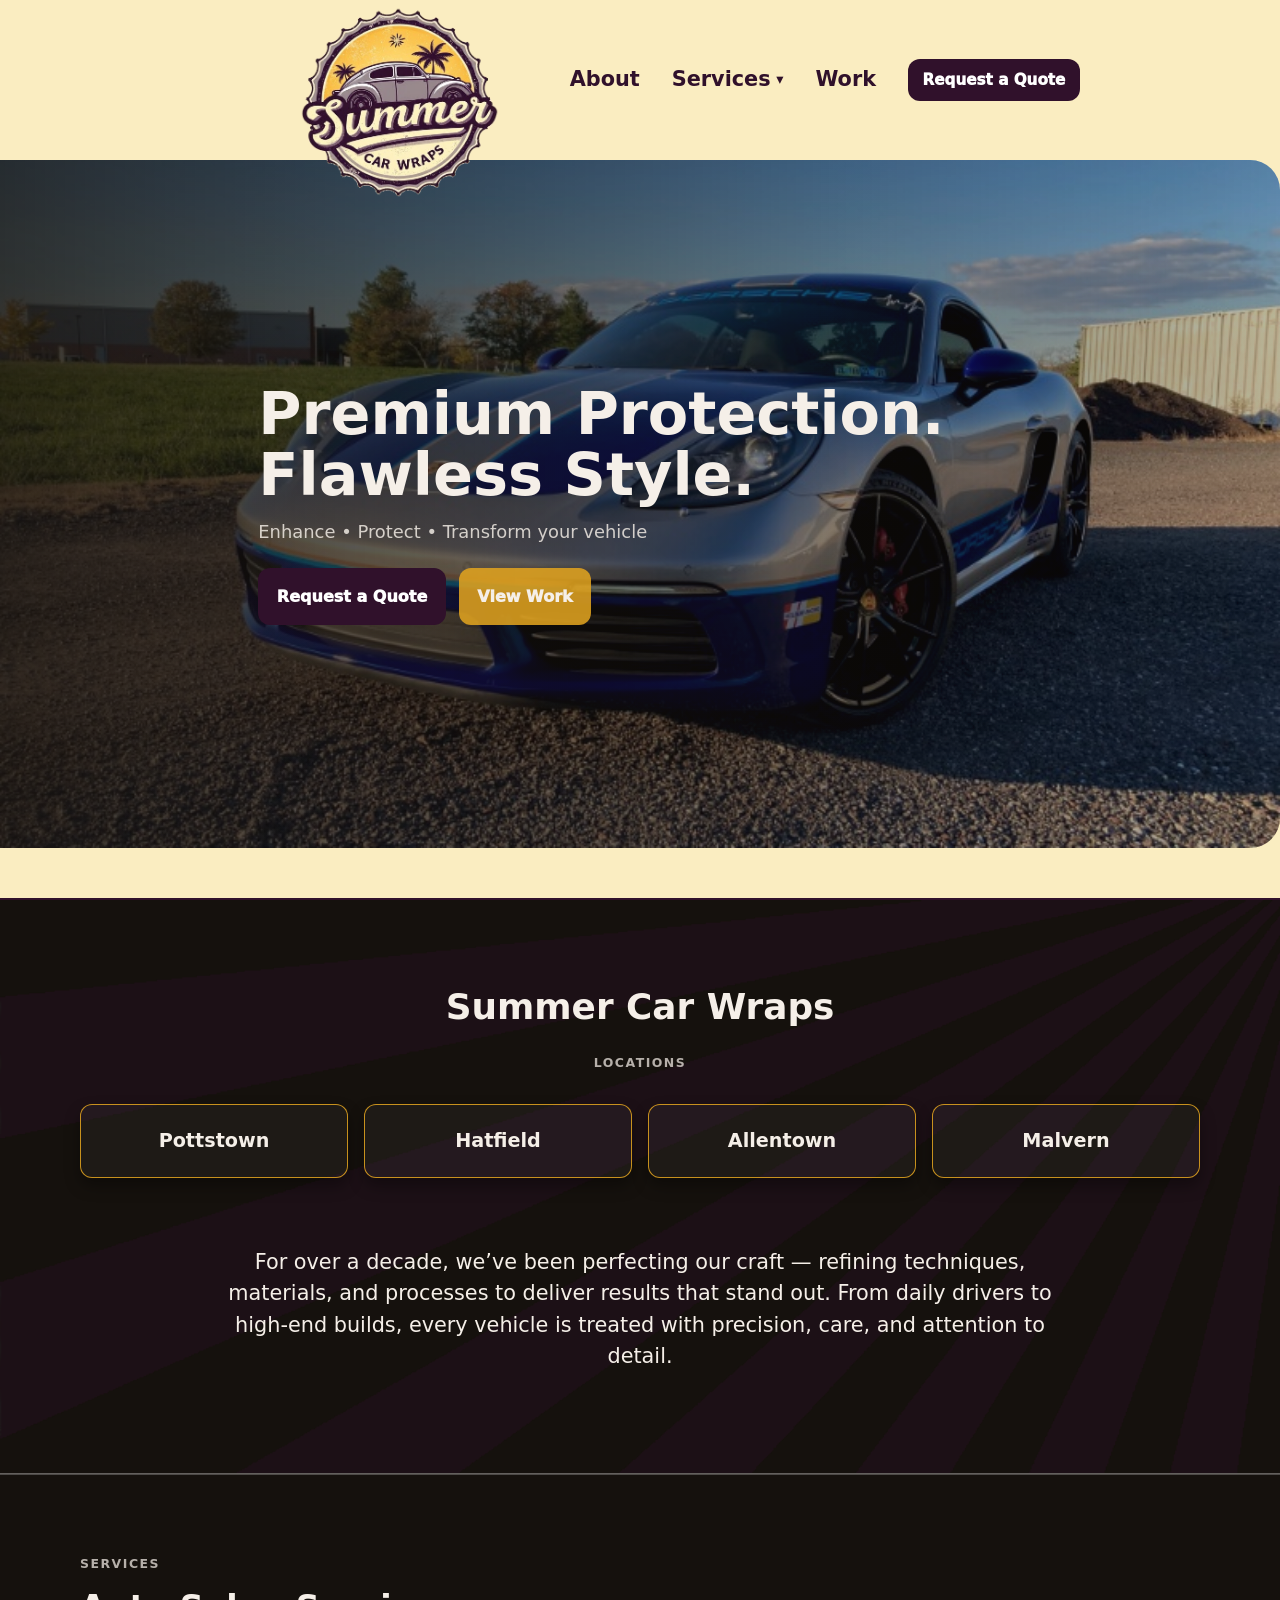
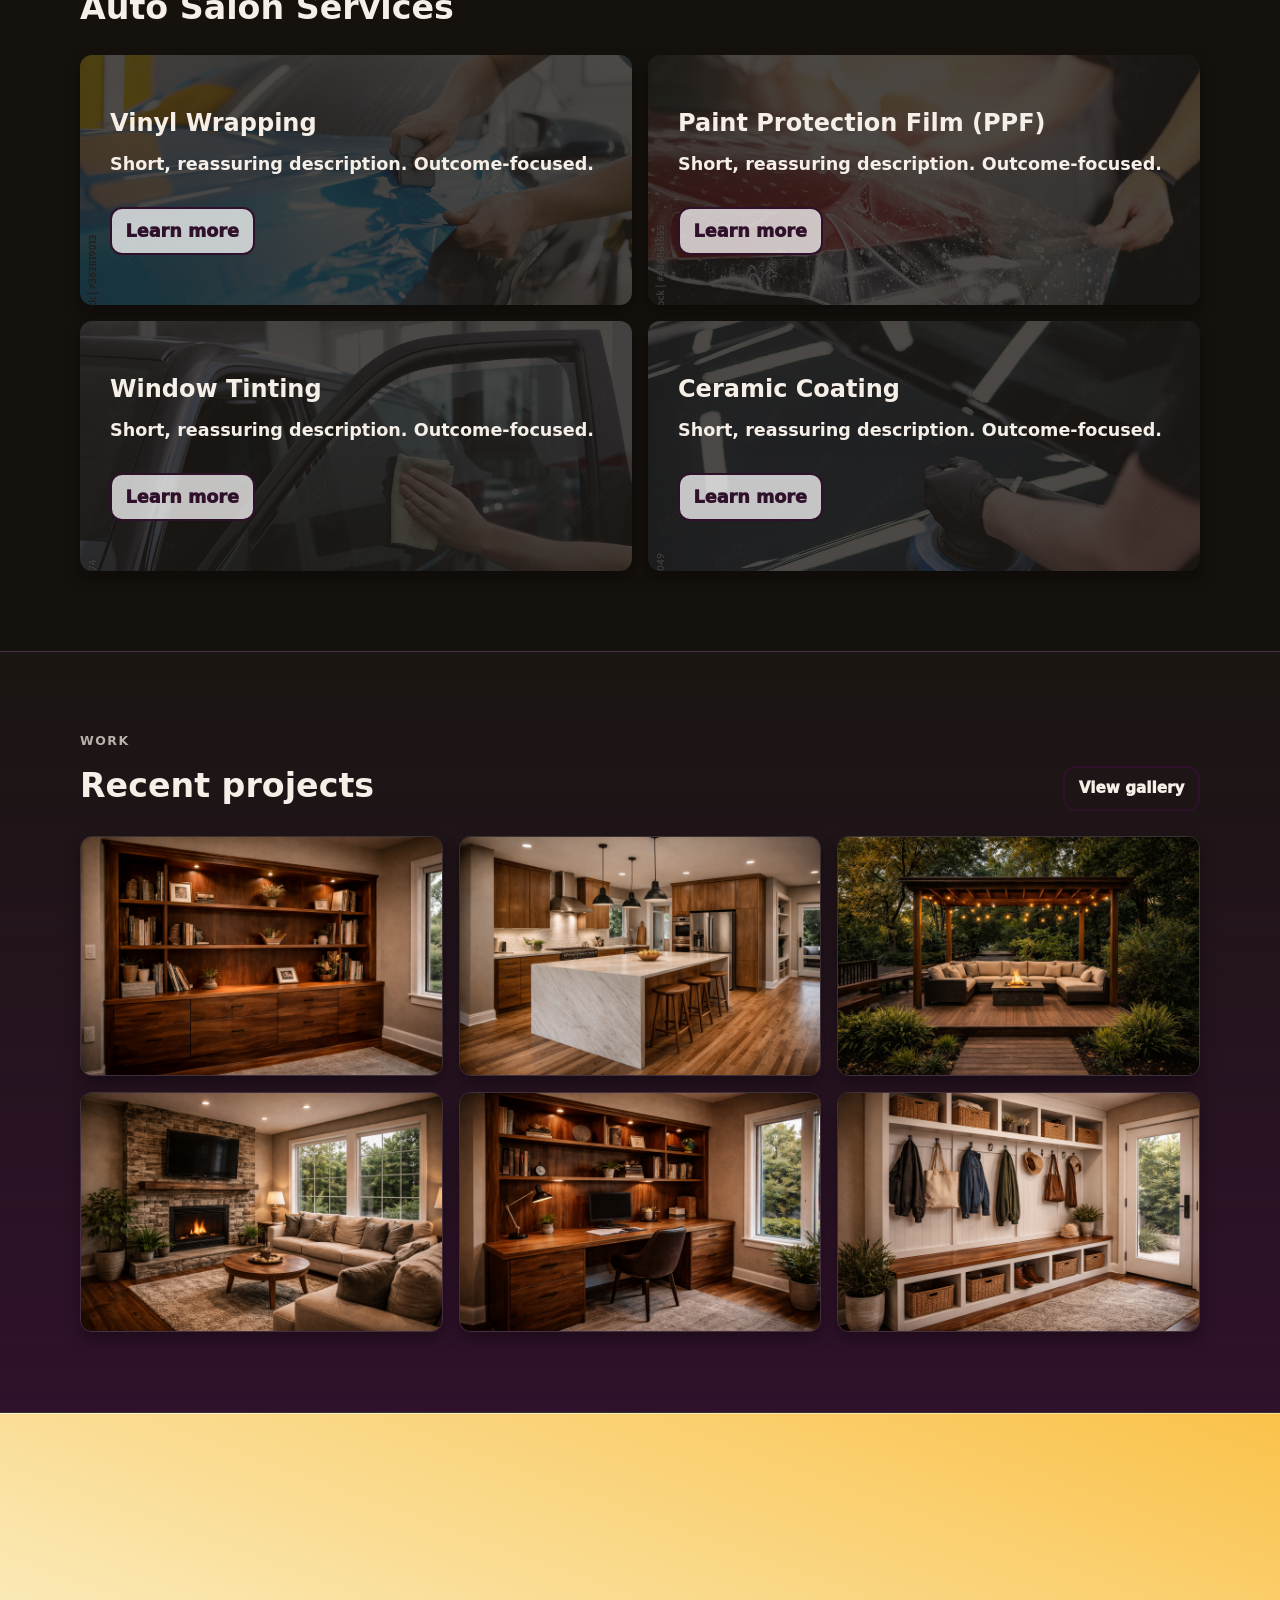
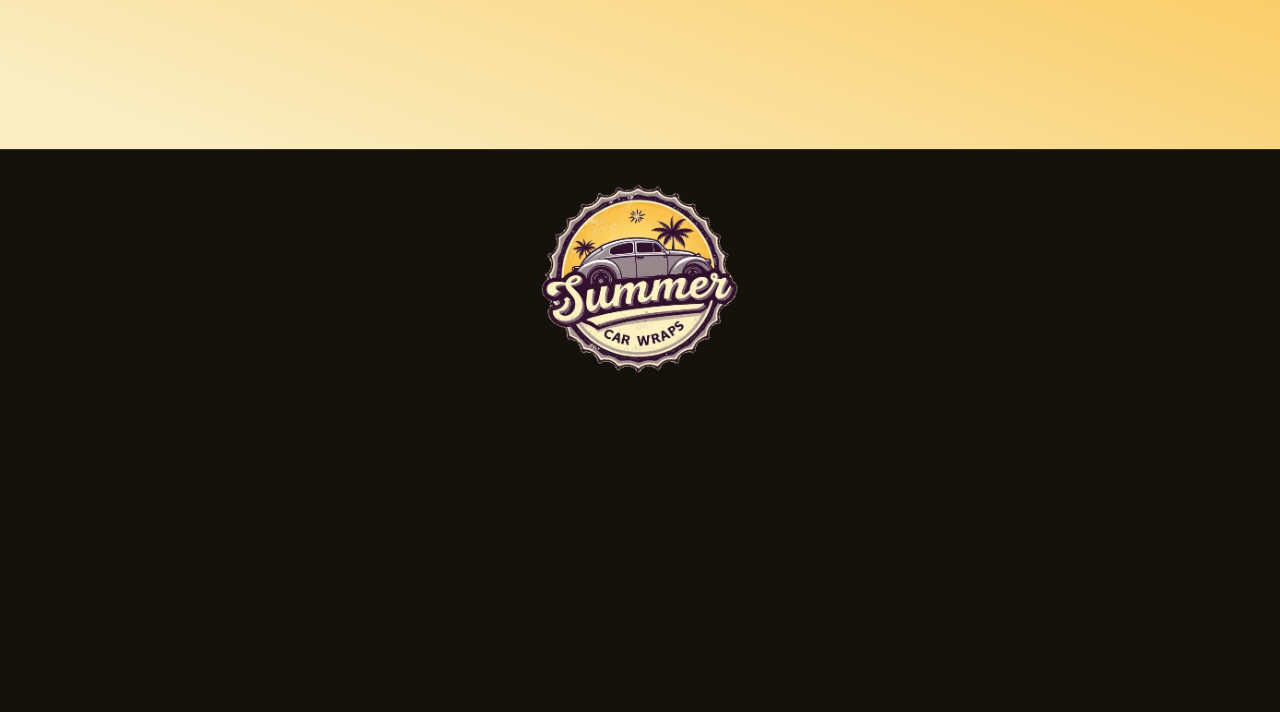
==== commit 2f6ee2d5: "added AOS and adjusted homepage" ====
--- a/index.html
+++ b/index.html
@@ -40,16 +40,17 @@
         <div class="hero__overlay--home">
           <div class="container hero__content">
             <!-- <p class="eyebrow">Local • Trusted • Insured</p> -->
-            <h1 class="h1">Quality work that fits your space and your timeline</h1>
+            <h1 class="h1">Premium Protection. Flawless Style.</h1>
             <p class="lead">Enhance • Protect • Transform your vehicle</p>
             <div class="hero__actions--home">
               <a class="btn btn--primary" href="contact.html">Request a Quote</a>
-              <a class="btn btn--outline" href="gallery.html">View Work</a>
-            </div>
-          </div>
-        </div>
-      </section>
-
+              <a class="btn btn--yellow" href="gallery.html">View Work</a>
+            </div>
+          </div>
+        </div>
+      </section>
+
+      <div class="anchor" id="about"></div>
       <section class="section section--about section--about-home">
         <div class="container">
           <div class="section-head">
@@ -60,16 +61,16 @@
           </div>
 
           <div class="service-grid service-grid--sm">
-            <div class="card">
+            <div class="card card--location">
               <h3 class="h3">Pottstown</h3>
             </div>
-            <div class="card">
+            <div class="card card--location">
               <h3 class="h3">Hatfield</h3>
             </div>
-            <div class="card">
+            <div class="card card--location">
               <h3 class="h3">Allentown</h3>
             </div>
-            <div class="card">
+            <div class="card card--location">
               <h3 class="h3">Malvern</h3>
             </div>
           </div>
@@ -235,10 +236,10 @@
     </main>
 
     <!-- Sticky mobile CTA -->
-    <div class="sticky-cta" aria-label="Mobile actions">
+    <!-- <div class="sticky-cta" aria-label="Mobile actions">
       <a class="btn btn--primary" href="contact.html">Quote</a>
       <a class="btn btn--outline" href="tel:+11234567890">Call</a>
-    </div>
+    </div> -->
 
     <div data-include="assets/partials/footer.html"></div>
 
--- a/assets/styles/styles.css
+++ b/assets/styles/styles.css
@@ -11,15 +11,18 @@
   --primary: #c9a46b;
   --primary-2: #a57a3a;
 
+  --yellow-muter: rgb(248, 245, 239);
   --yellow-mute: #faedc1;
   --yellow-dark: #FAC24A;
+  --yellow-darker: #e2a41fde;
   --purple: #30112b;
 
   --radius: 12px;
   --radius-sm: 12px;
   --container: 1120px;
-
-  --shadow-sm: 0 12px 30px rgba(0, 0, 0, 0.35);
+  --container-lg: 1400px;
+
+  --shadow-sm: 0 8px 15px rgba(0, 0, 0, 0.35);
   --shadow-md: 0 22px 52px rgba(0, 0, 0, 0.45);
 
   --font: ui-sans-serif, system-ui, -apple-system, Segoe UI, Roboto, Helvetica, Arial;
@@ -49,11 +52,20 @@
   line-height: 1.5;
 }
 
+p {
+  font-size: 1.2em;
+}
+
+.home .site-header { border-bottom: none; }
+.site-header--scrolled .site-header { border-bottom: 3px solid var(--purple) !important; height: 130px; }
+
+
 img { display: block; max-width: 100%; }
 a { color: inherit; text-decoration: none; }
 a:hover { text-decoration: underline; }
 
 .container { width: min(100% - 2rem, var(--container)); margin-inline: auto; }
+.container-lg { width: min(100% - 2rem, var(--container-lg)); margin-inline: auto; }
 
 .section { padding: 5rem 0; }
 .section--tight { padding: 3rem 0; }
@@ -86,9 +98,75 @@
   font-size: 1rem;
 }
 
+.section--benefits {
+  background-color: var(--yellow-muter);
+}
+
 .section--about {
   position: relative;
-  overflow: hidden;
+  /* overflow: hidden; */
+}
+
+.section--about img {
+  border-radius: 12px;
+  border: 1px solid var(--purple);
+  box-shadow: var(--shadow-sm);
+}
+
+.col-1 {
+  /* position: relative; */
+  padding-right: 50px;
+  padding-left: 0px;
+  margin-top: 20px;
+}
+
+.img-box {
+  padding: 20px;
+}
+
+.col-1::after {
+  content: "";
+  display: none;
+  position: absolute;
+  height: 70%;
+  width: 3px;
+  background-color: var(--purple);
+  top: 50%;
+  transform: translateY(-50%);
+  right: 52%;
+}
+
+@media (min-width: 980px) {
+  .col-1::after {
+    display: block;
+  }
+}
+
+.col-1::before {
+  content: "";
+  display: block;
+  position: absolute;
+  height: 40px;
+  width: 40px;
+  top: -5px;
+  left: -30px;
+  border-top: solid 4px var(--purple);
+  border-left: solid 4px var(--purple);
+}
+
+.section-divider {
+  position: relative;
+  left: 50%;
+  width: 100vw;
+  transform: translateX(-50%);
+  height: 2px;
+  margin: 0;
+  background: rgba(255, 255, 255, 0.24);
+  box-shadow: inset 0 1px 0 rgba(255, 255, 255, 0.12);
+}
+
+.section-divider::before {
+  content: none;
 }
 
 .section--about::before {
@@ -106,7 +184,7 @@
   transform: translateX(var(--sheen-x, -150%)) translateY(var(--sheen-y, -150%));
 }
 
-.section--about::after {
+.section--about-home::after {
   content: '';
   position: absolute;
   top: 0;
@@ -132,14 +210,37 @@
 }
 
 .section--about .h2 {
-  font-family: "Srikandy", Arial, sans-serif;
-  font-size: 2.6vw;
+  /* font-family: "Srikandy", Arial, sans-serif; */
+  font-size: 2.8vw;
+  margin-bottom: 20px;
+}
+
+.section--about .subheader {
+  /* font-family: "Srikandy", Arial, sans-serif; */
+  font-size: 1.8vw;
   margin-bottom: 20px;
 }
 
 .section--about .service-grid {
   grid-template-columns: repeat(4, minmax(0, 1fr));
   text-align: center;
+}
+
+/* Grids */
+
+.grid {
+  margin-top: 1.4rem;
+  display: grid;
+  gap: 1rem;
+  text-align: center;
+}
+
+.grid--4 {
+  grid-template-columns: repeat(4, minmax(0, 1fr));
+}
+
+.grid .card-md {
+  height: 11em;
 }
 
 .section--about .service {
@@ -196,23 +297,28 @@
   z-index: 50;
   background: #faedc1;
   backdrop-filter: blur(10px);
-  border-bottom: 1px solid var(--border);
-  transition: border-color 180ms ease, background-color 180ms ease;
+  border-bottom: 3px solid var(--purple);
+  transition: all 180ms ease;
+  height: 160px;
+  display: flex;
+  align-items: center;
+  justify-content: flex-end;
 }
 .site-header--scrolled {
   border-bottom-color: rgba(0, 0, 0, 0.2);
   background: rgba(250, 237, 193, 0.92);
   /* box-shadow: 0 0 0 4px rgba(201, 164, 107, 0.14); */
+  height: 130px;
 }
 .header-row {
   display: flex;
   align-items: center;
   justify-content: space-between;
   gap: 1rem;
-  padding: 0.15rem 0;
+  /* padding: 0.15rem 0; */
   transition: padding 180ms ease;
   margin-left: 200px;
-  margin-right: 300px;
+  margin-right: 200px;
 }
 .site-header--scrolled .header-row {
   padding: 0.06rem 0;
@@ -225,10 +331,13 @@
   letter-spacing: 0.2px;
 }
 .brand__mark {
-  width: 180px; height: auto; border-radius: 100px;
-  background: linear-gradient(135deg, var(--primary), var(--primary-2));
+  width: 200px; height: auto; border-radius: 100px;
+  /* background: linear-gradient(135deg, var(--primary), var(--primary-2)); */
   transition: width 180ms ease, transform 180ms ease;
   /* box-shadow: 0 0 0 4px rgba(201, 164, 107, 0.14); */
+  position: absolute;
+  left: 300px;
+  top: 6px;
 }
 .site-header--scrolled .brand__mark {
   width: 120px;
@@ -240,14 +349,91 @@
   font-size: 1.3em;
   transition: font-size 180ms ease;
 }
-.site-header--scrolled .nav__link {
+/* .site-header--scrolled .nav__link {
   font-size: 1.1em;
-}
+} */
 .nav { display: flex; align-items: center; gap: 2rem; }
 .nav__link { color: #30112b; font-weight: 700; font-size: 1.3em; }
 /* .nav__link:hover { color: var(--text); text-decoration: none; } */
 .nav__link--active { color: var(--text); }
-.nav-toggle { display: none; }
+.nav__group {
+  position: relative;
+}
+.nav__group summary {
+  list-style: none;
+  cursor: pointer;
+  padding: 0;
+  display: inline-flex;
+  align-items: center;
+}
+.nav__group summary::-webkit-details-marker {
+  display: none;
+}
+.nav__group-toggle::after {
+  content: "▾";
+  margin-left: 0.35rem;
+  font-size: 0.9rem;
+  transition: transform 180ms ease;
+}
+.nav__group[open] .nav__group-toggle::after {
+  transform: rotate(180deg);
+}
+.nav__dropdown {
+  position: absolute;
+  top: calc(100% + 0.5rem);
+  left: 0;
+  display: none;
+  flex-direction: column;
+  min-width: 220px;
+  background: #fff;
+  border: 1px solid rgba(48, 17, 43, 0.12);
+  border-radius: 16px;
+  box-shadow: 0 16px 40px rgba(45, 36, 52, 0.12);
+  padding: 0.25rem 0;
+  z-index: 50;
+}
+.nav__dropdown-link {
+  display: block;
+  color: var(--purple);
+  padding: 0.75rem 1.1rem;
+  text-decoration: none;
+  font-weight: 700;
+  font-size: 1rem;
+}
+.nav__dropdown-link:hover,
+.nav__dropdown-link:focus {
+  background: rgba(48, 17, 43, 0.05);
+}
+.nav__group:hover > .nav__dropdown,
+.nav__group[open] > .nav__dropdown {
+  display: flex;
+}
+.nav-toggle {
+  display: none;
+  align-items: center;
+  justify-content: center;
+  flex-direction: column;
+  gap: 0.24rem;
+  width: 44px;
+  height: 44px;
+  border: 1px solid rgba(48, 17, 43, 0.16);
+  border-radius: 999px;
+  background: rgba(255, 255, 255, 0.7);
+  cursor: pointer;
+  padding: 0;
+  z-index: 60;
+}
+.nav-toggle span {
+  display: block;
+  width: 22px;
+  height: 2px;
+  background: var(--purple);
+  border-radius: 999px;
+  transition: transform 180ms ease, opacity 180ms ease;
+}
+.nav-toggle.is-open span:nth-child(1) { transform: translateY(6px) rotate(45deg); }
+.nav-toggle.is-open span:nth-child(2) { opacity: 0; }
+.nav-toggle.is-open span:nth-child(3) { transform: translateY(-6px) rotate(-45deg); }
 .header-cta { white-space: nowrap; }
 
 /* Buttons */
@@ -268,23 +454,44 @@
 .btn--sm { padding: 0.55rem 0.85rem; font-size: 0.95rem; }
 .btn--primary {
   background: var(--purple);
-  color: #1b14#fff0f;
+  color: #fff;
 }
 .btn--outline { border-color: var(--purple); background: transparent; border-width: 2px; }
 .btn--ghost { background: rgba(255,255,255,0.04); border-color: var(--border); }
+.btn--yellow { background-color: var(--yellow-darker); }
 .btn:hover { text-decoration: none; opacity: 0.96; }
 
 /* Hero (image-first, minimal text) */
 .hero {
   position: relative;
+  height: min(80vh, 912px);
+  min-height: 560px;
+  border-bottom: 2px solid var(--purple);
+  padding-top: 160px;
+  /* padding-bottom: 50px; */
+  background-color: var(--yellow-mute);
+  text-align: center;
+}
+.hero--home {
+  position: relative;
   height: min(100vh, 912px);
   min-height: 560px;
-  border-bottom: 1px solid var(--border);
-  padding-top: 185px;
+  border-bottom: 2px solid var(--purple);
+  padding-top: 160px;
   padding-bottom: 50px;
   background-color: var(--yellow-mute);
-}
-.hero__img { width: 100%; height: 100%; object-fit: cover; filter: saturate(1.05) contrast(1.08); max-width: 1400px; border-radius: 0px 30px 30px 0px; }
+  overflow: hidden;
+}
+.hero__img { width: 100%; height: 100%; object-fit: cover; filter: saturate(1.05) contrast(1.08); }
+.hero__img--home {
+  width: 100%;
+  height: 100%;
+  object-fit: cover;
+  filter: saturate(1.05) contrast(1.08);
+  max-width: 1400px;
+  border-radius: 0px 30px 30px 0px;
+  animation: slideInFromLeft 0.8s ease-out forwards;
+}
 .hero__overlay {
   position: absolute; inset: 0;
   background: linear-gradient(
@@ -294,13 +501,50 @@
     rgba(21,17,13,0.12)
   );
   display: flex; align-items: center;
+  margin-top: 140px;
+  margin-bottom: 0px;
+}
+.hero__overlay--home {
+  position: absolute; inset: 0;
+  background: linear-gradient(
+    to right,
+    rgba(21,17,13,0.85),
+    rgba(21,17,13,0.6),
+    rgba(21,17,13,0.30)
+  );
+  display: flex; align-items: center;
   max-width: 1400px;
   border-radius: 0px 30px 30px 0px;
-  margin-top: 185px;
+  margin-top: 160px;
   margin-bottom: 50px;
-}
-.hero__content { max-width: 72ch; padding: 3.8rem 0; }
-.hero__actions { margin-top: 1.4rem; display: flex; gap: 0.8rem; flex-wrap: wrap; }
+  opacity: 0;
+  animation: fadeInOverlay 0.6s ease-out 0.6s forwards;
+}
+.hero__content { max-width: 75ch; padding: 3.8rem 0; }
+.hero__actions { margin-top: 1.4rem; display: flex; gap: 0.8rem; flex-wrap: wrap; justify-content: center; }
+.hero__actions--home { margin-top: 1.4rem; display: flex; gap: 0.8rem; flex-wrap: wrap; }
+
+@keyframes slideInFromLeft {
+  from {
+    transform: translateX(-100%);
+    opacity: 0;
+  }
+  to {
+    transform: translateX(0);
+    opacity: 1;
+  }
+}
+
+@keyframes fadeInOverlay {
+  from {
+    opacity: 0;
+    transform: translateX(-20px);
+  }
+  to {
+    opacity: 1;
+    transform: translateX(0);
+  }
+}
 
 /* Trust strip */
 .trust {
@@ -328,14 +572,23 @@
 }
 .card {
   border-radius: var(--radius);
-  border: 1px solid var(--border);
+  /* border: 1px solid var(--border); */
   background: var(--surface);
   box-shadow: var(--shadow-sm);
-  padding: 1.35rem 1.25rem;
   position: relative;
   overflow: hidden;
-}
+  background-position: 50% 50%;
+  background-size: cover;
+  z-index: 5;
+}
+
+.card--location {
+  border: 1px solid var(--yellow-darker);
+  padding: 1.35rem 1.25rem;
+}
+
 .card--bg { position: absolute; z-index: -1; transition: all 0.3s ease; opacity: 0.2; }
+.card--bg-bright { opacity: 0.5; }
 .card--link { text-decoration: none; transition: transform 140ms ease, background 140ms ease; }
 .card--link:hover { text-decoration: none; transform: translateY(-2px); background: rgba(255,255,255,0.06); }
 .card__kicker { margin: 0; color: rgba(245,239,232,0.70); font-weight: 900; font-size: 0.78rem; letter-spacing: 0.10em; text-transform: uppercase; }
@@ -378,6 +631,68 @@
 .gallery img {
   width: 100%;
   height: 240px;
+  object-fit: cover;
+  border-radius: var(--radius);
+  border: 1px solid var(--border);
+  box-shadow: var(--shadow-sm);
+}
+
+.gallery-section {
+  margin-top: 2rem;
+  padding: 1.5rem;
+  border-radius: var(--radius);
+  border: 1px solid var(--border);
+  background: rgba(255,255,255,0.03);
+  box-shadow: var(--shadow-sm);
+}
+.gallery-section__head {
+  margin-bottom: 1rem;
+}
+.gallery-subsection {
+  margin-top: 1.25rem;
+}
+.gallery-subsection__head {
+  margin-bottom: 0.75rem;
+}
+.gallery-carousel {
+  position: relative;
+}
+.gallery-carousel__controls {
+  display: flex;
+  justify-content: flex-end;
+  gap: 0.5rem;
+  margin-bottom: 0.75rem;
+}
+.gallery-carousel__btn {
+  width: 40px;
+  height: 40px;
+  border: 1px solid rgba(201,164,107,0.35);
+  border-radius: 999px;
+  background: rgba(255,255,255,0.08);
+  color: var(--text);
+  cursor: pointer;
+}
+.gallery-carousel__btn:disabled {
+  opacity: 0.35;
+  cursor: not-allowed;
+}
+.gallery-carousel__viewport {
+  overflow: hidden;
+}
+.gallery-carousel__track {
+  display: flex;
+  gap: 1rem;
+  transition: transform 240ms ease;
+  will-change: transform;
+  --visible-count: 3;
+}
+.gallery-carousel__item {
+  flex: 0 0 calc((100% - (var(--visible-count) - 1) * 1rem) / var(--visible-count));
+  max-width: calc((100% - (var(--visible-count) - 1) * 1rem) / var(--visible-count));
+}
+.gallery-carousel__item img {
+  width: 100%;
+  height: 220px;
   object-fit: cover;
   border-radius: var(--radius);
   border: 1px solid var(--border);
@@ -481,12 +796,53 @@
   gap: 1.25rem;
   align-items: start;
 }
+.contact-shell {
+  display: grid;
+  grid-template-columns: 1.02fr 0.98fr;
+  gap: 1.5rem;
+  align-items: start;
+}
+.contact-card {
+  border-radius: var(--radius);
+  border: 1px solid var(--border);
+  background: linear-gradient(135deg, rgba(255,255,255,0.06), rgba(255,255,255,0.03));
+  box-shadow: var(--shadow-sm);
+  padding: 2rem;
+}
+.contact-card .lead {
+  color: rgba(245,239,232,0.9);
+}
+.contact-list {
+  list-style: none;
+  padding: 0;
+  margin: 1.2rem 0 0;
+  display: grid;
+  gap: 0.8rem;
+}
+.contact-list li {
+  display: flex;
+  flex-wrap: wrap;
+  gap: 0.4rem;
+  color: var(--muted);
+}
+.contact-list strong {
+  color: var(--text);
+}
+.contact-actions {
+  margin-top: 1.3rem;
+  display: flex;
+  gap: 0.75rem;
+  flex-wrap: wrap;
+}
 .form {
   border-radius: var(--radius);
   border: 1px solid var(--border);
   background: var(--surface);
   padding: 1.25rem;
   box-shadow: var(--shadow-sm);
+}
+.contact-form {
+  padding: 1.4rem;
 }
 .form__row {
   display: grid;
@@ -520,7 +876,7 @@
 }
 .footer-title { margin: 0; font-weight: 950; }
 .footer-actions { display: flex; gap: 0.75rem; flex-wrap: wrap; }
-.footer__copy { margin-left: 20px; margin-top: 40px; }
+.footer__copy { margin-left: 20px; margin-top: 40px; font-size: 1em; }
 .link {
   text-decoration: underline;
   text-underline-offset: 3px;
@@ -531,6 +887,8 @@
 /* General Section Styles */
 .body-text {
   font-size: 1.3em;
+  padding-left: 120px;
+  padding-right: 120px;
 }
 
 /* Sticky mobile CTA */
@@ -550,36 +908,128 @@
 
 /* Responsive */
 @media (max-width: 980px) {
+  .section { padding: 3rem 0; }
+  .hero,
+  .hero--home {
+    padding-top: 120px;
+    min-height: 520px;
+  }
+  .hero__overlay,
+  .hero__overlay--home {
+    margin-top: 0;
+    margin-bottom: 0;
+  }
+  .hero__content { padding: 2.5rem 0; }
+  .hero__img--home { border-radius: 0; }
+
   .trust { grid-template-columns: 1fr 1fr; }
-  .cards-3 { grid-template-columns: 1fr; }
-  .service-grid { grid-template-columns: 1fr; }
-  .gallery { grid-template-columns: 1fr; }
-  .steps { grid-template-columns: 1fr; }
+  .cards-3,
+  .service-grid,
+  .gallery,
+  .steps,
+  .quotes,
+  .cta,
+  .contact-shell { grid-template-columns: 1fr; }
   .split { grid-template-columns: 1fr; }
   .split__media img { height: 340px; }
-  .quotes { grid-template-columns: 1fr; }
-  .cta { grid-template-columns: 1fr; }
-  .form__row { grid-template-columns: 1fr; }
+  .service .content { padding: 40px 24px; }
   .footer-row { grid-template-columns: 1fr; align-items: start; }
+  .site-footer .content { margin: 0 auto; width: min(100% - 2rem, 1120px); }
   .sticky-cta { display: flex; }
+  .nav { flex-wrap: wrap; justify-content: center; gap: 0.8rem; }
+  .nav__link { font-size: 1rem; }
 }
 
 @media (max-width: 860px) {
+  .site-header { height: auto; padding: 0.85rem 1rem; }
+  .header-row {
+    margin: 0 auto;
+    max-width: min(100% - 2rem, 1120px);
+    padding: 0 1rem;
+    position: relative;
+    flex-wrap: nowrap;
+    justify-content: space-between;
+    align-items: center;
+  }
+  .brand__mark {
+    position: static;
+    width: 120px;
+    max-width: 120px;
+    height: auto;
+  }
   .nav-toggle { display: inline-flex; }
-  .header-cta { display: none; }
+  .header-cta { white-space: normal; }
   .nav {
     display: none;
     position: absolute;
-    left: 0; right: 0;
-    top: 64px;
+    left: 0;
+    right: 0;
+    top: calc(100% + 0.6rem);
     padding: 1rem;
-    background: rgba(21,17,13,0.92);
-    border-bottom: 1px solid var(--border);
+    background: rgba(250, 237, 193, 0.98);
+    border: 1px solid rgba(48, 17, 43, 0.12);
+    border-radius: 16px;
+    box-shadow: 0 16px 40px rgba(45, 36, 52, 0.14);
     flex-direction: column;
     align-items: flex-start;
     gap: 0.75rem;
+    z-index: 55;
   }
   .nav.nav--open { display: flex; }
+  .nav__link,
+  .nav__dropdown-link { font-size: 0.97rem; }
+  .hero,
+  .hero--home {
+    padding-top: 100px;
+    min-height: 480px;
+  }
+  .hero__content { padding: 2rem 0; }
+  .service .content { padding: 35px 22px; }
+  .site-footer .content { padding: 0 1rem; }
+  .footer__copy { margin: 1rem 0 0; }
+
+  .body-text {
+    padding-left: 20px;
+    padding-right: 20px;
+  }
+}
+
+@media (max-width: 640px) {
+  .section { padding: 2rem 0; }
+  .hero,
+  .hero--home {
+    padding-top: 90px;
+    min-height: 420px;
+  }
+  .hero__content { padding: 1.5rem 0; }
+  .trust,
+  .cards-3,
+  .service-grid,
+  .gallery,
+  .steps,
+  .split,
+  .quotes,
+  .cta,
+  .contact-shell,
+  .form__row,
+  .footer-row { grid-template-columns: 1fr; }
+  .split__media img,
+  .gallery img { height: auto; }
+  .service .content { padding: 28px 18px; }
+  .nav { gap: 0.5rem; }
+  .nav__link,
+  .nav__dropdown-link { font-size: 0.92rem; }
+  .footer__copy { margin-left: 0; }
+  .site-footer .content { width: 100%; }
+  .site-header { padding: 0.75rem 0.75rem; }
+  .header-row {
+    padding: 0;
+    gap: 0.75rem;
+  }
+  .brand__mark {
+    width: 96px;
+    max-width: 96px;
+  }
 }
 
 
@@ -594,3 +1044,193 @@
   background-image: radial-gradient(circle at 100% 6%, rgba(250, 195, 80, 0.85) -4%, #2e2c2c00 35%);
   z-index: 55;
 }
+
+.anchor {
+  position: absolute;
+  margin-top: -100px;
+}
+
+.dark-overlay {
+  transition: transform 180ms ease;
+}
+
+.dark-overlay::before {
+  content: "";
+  display: block;
+  position: absolute;
+  width: 100%;
+  height: 100%;
+  opacity: 0.25;
+  background-color: #000;
+  z-index: -1;
+  transition: all 180ms ease;
+}
+
+.dark-overlay:hover::before {
+  opacity: 0;
+}
+
+.dark {
+  color: #1b140f !important;
+}
+
+.bg-white {
+  background-color: #fff;
+  color: #1b140f;
+}
+
+.bg-white .eyebrow {
+  color: #1b140f;
+}
+
+.left-align {
+  text-align: left !important;
+}
+
+.hover {
+  padding: 2rem;
+  border-radius: calc(var(--radius) - 4px);
+  background: linear-gradient(180deg, rgba(255, 255, 255, 0.02), rgba(255, 255, 255, 0.01));
+  border: 1px solid var(--border);
+  box-shadow: var(--shadow-sm);
+}
+
+/* Enhanced styles for Vinyl Wrapping 'About' and 'Benefits' */
+.section--about {
+  --accent-gradient: linear-gradient(135deg, rgba(250, 210, 130, 0.14), rgba(165,122,58,0.06));
+}
+
+.section--about::before {
+  /* animation: sheen 10s linear infinite; */
+  opacity: 0.12;
+}
+
+@keyframes sheen {
+  0% { transform: translateX(-150%) translateY(-150%); }
+  50% { transform: translateX(-20%) translateY(-20%); }
+  100% { transform: translateX(150%) translateY(150%); }
+}
+
+/* Global two-col behavior: only children with `.col` occupy the two-column grid.
+   Other direct children span the full width. This avoids implicitly assigning
+   the second child to the second column unless it has `.col`. */
+.two-col {
+  display: grid;
+  grid-template-columns: 1fr 1fr;
+  gap: 2rem;
+  align-items: start;
+}
+
+.two-col > .col {
+  display: block;
+}
+
+.two-col > *:not(.col) {
+  grid-column: 1 / -1;
+}
+
+/* Section-specific spacing and surface styling (apply only to `.col` items)
+   so non-`.col` children keep full-width flow. */
+.section--about .two-col { margin-top: 1.3rem; }
+
+/* .section--about .two-col > .col {
+  padding: 1.25rem;
+  border-radius: calc(var(--radius) - 4px);
+  background: linear-gradient(180deg, rgba(255,255,255,0.02), rgba(255,255,255,0.01));
+  border: 1px solid var(--border);
+  box-shadow: var(--shadow-sm);
+} */
+
+.section--about .two-col h3 { margin-top: 0; margin-bottom: 0.5rem; }
+
+.benefits {
+  list-style: none;
+  padding: 0;
+  margin: 0.6rem 0 0;
+  display: grid;
+  grid-template-columns: repeat(4, minmax(0, 1fr));
+  gap: 2rem;
+  align-items: start;
+  text-align: center;
+}
+
+.benefit {
+  display: flex;
+  flex-direction: column;
+  align-items: center;
+  gap: 1rem;
+  padding: 0;
+  border-radius: 0;
+  background: transparent;
+  border: none;
+  box-shadow: none;
+  transition: transform 180ms ease;
+}
+
+.benefit:hover {
+  transform: translateY(-2px);
+}
+
+.benefit__icon {
+  width: 72px;
+  height: 72px;
+  display: grid;
+  place-items: center;
+  border-radius: 50%;
+  background: linear-gradient(135deg, rgba(250, 210, 130, 0.14), rgba(165,122,58,0.08));
+  color: #30112b;
+  font-size: 1.8rem;
+  border: 2px solid rgba(201,164,107,0.25);
+  flex-shrink: 0;
+}
+
+.benefit__title {
+  margin: 0;
+  font-size: 1.35rem;
+  font-weight: 900;
+  color: var(--text);
+}
+
+.benefit__desc {
+  margin: 0;
+  font-size: 1.25rem;
+  color: var(--muted);
+  line-height: 1.5;
+}
+
+@media (max-width: 980px) {
+  .section--about .two-col { grid-template-columns: 1fr; }
+
+  .benefits {
+    grid-template-columns: repeat(2, minmax(0, 1fr));
+    gap: 1.5rem;
+  }
+
+  .benefit__title {
+    font-size: 1.15rem;
+  }
+
+  .benefit__desc {
+    font-size: 1rem;
+  }
+}
+
+@media (max-width: 640px) {
+  .benefits {
+    grid-template-columns: 1fr;
+    gap: 1.25rem;
+  }
+
+  .benefit__icon {
+    width: 56px;
+    height: 56px;
+  }
+
+  .benefit__title {
+    font-size: 1rem;
+  }
+
+  .benefit__desc {
+    font-size: 0.95rem;
+  }
+}
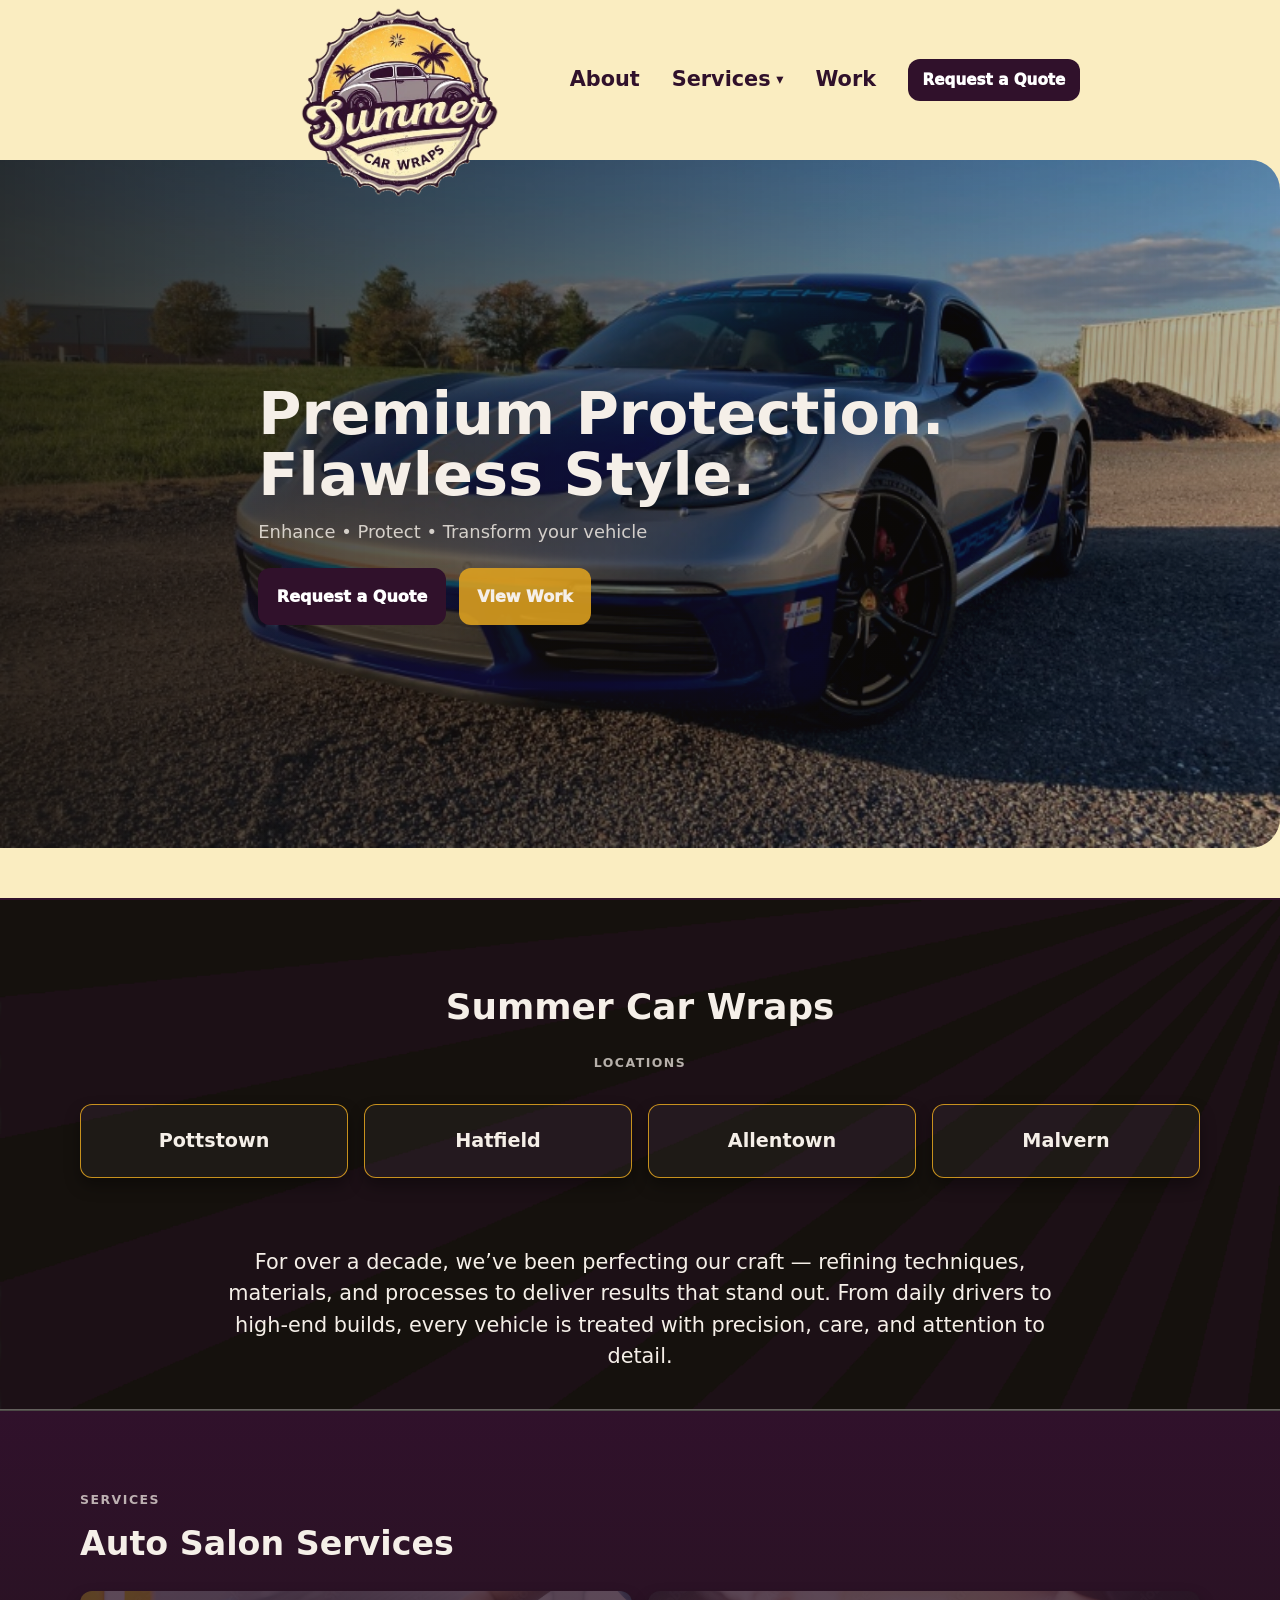
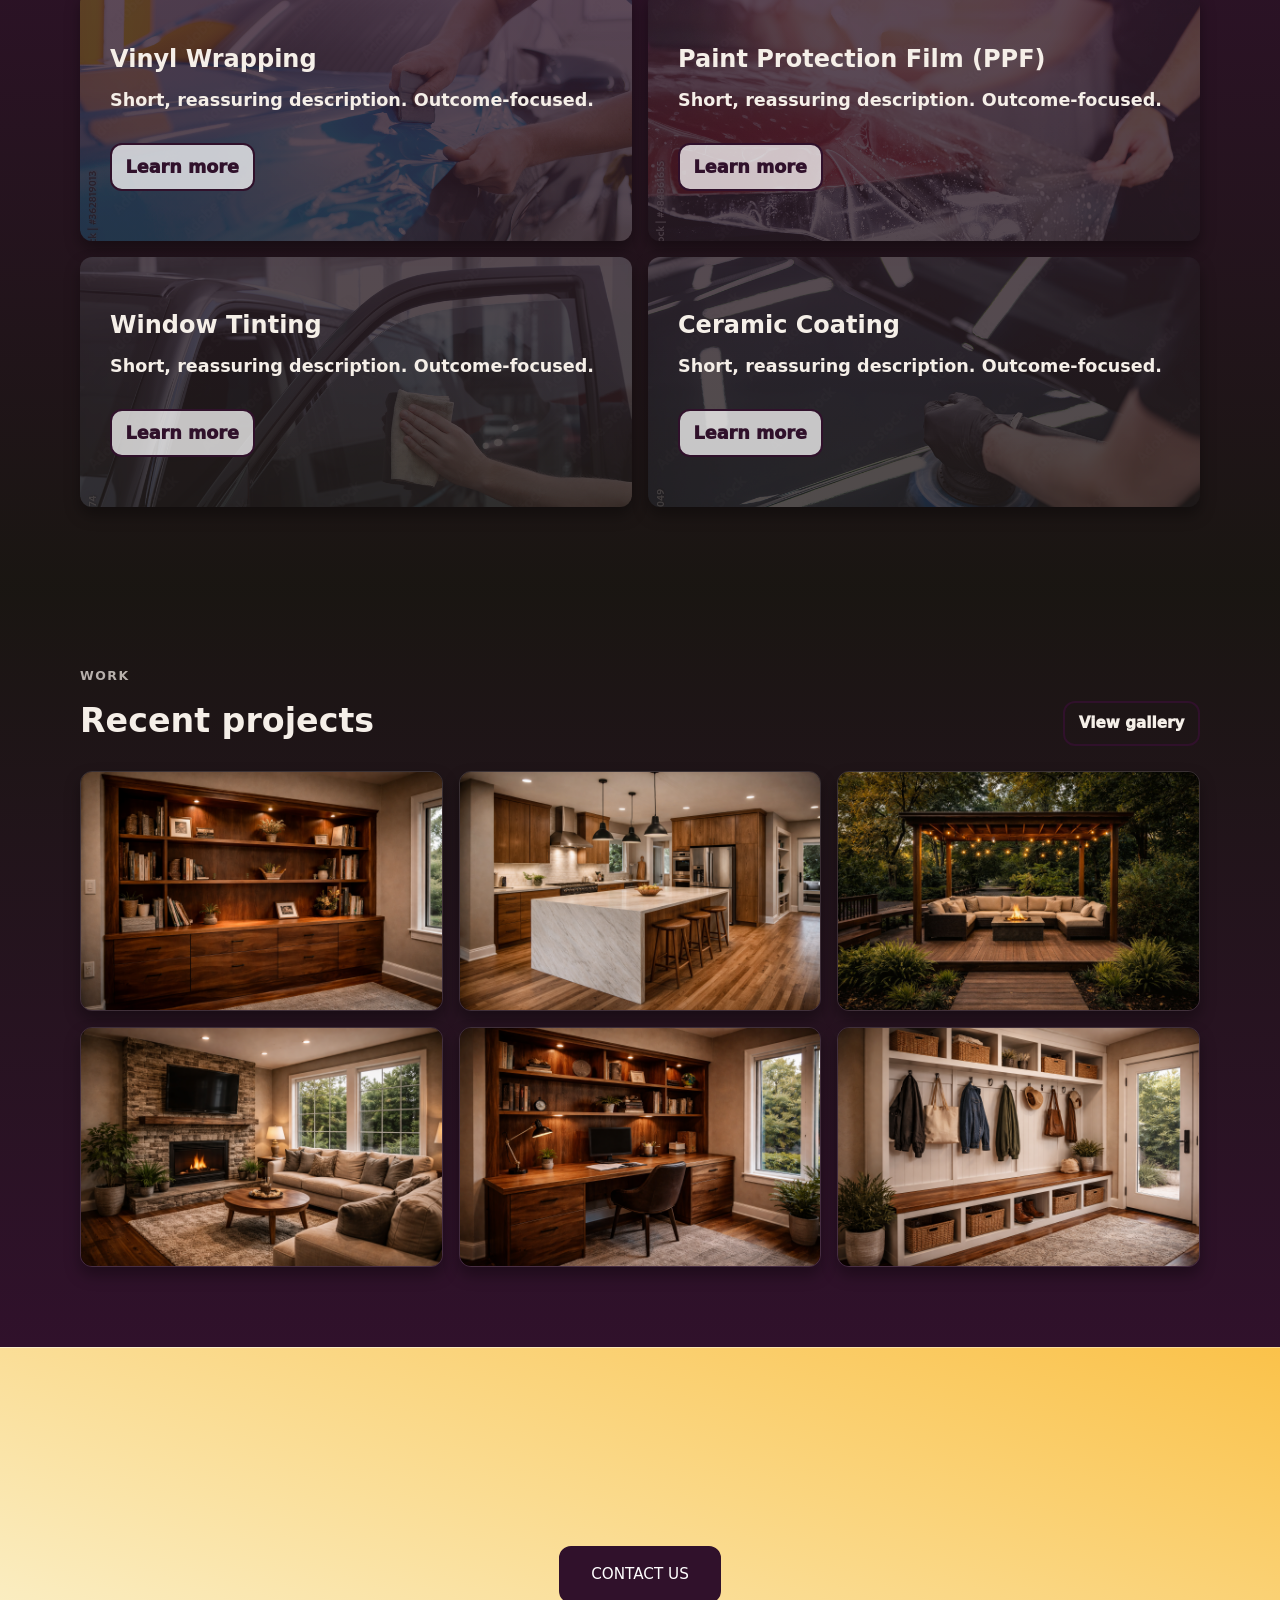
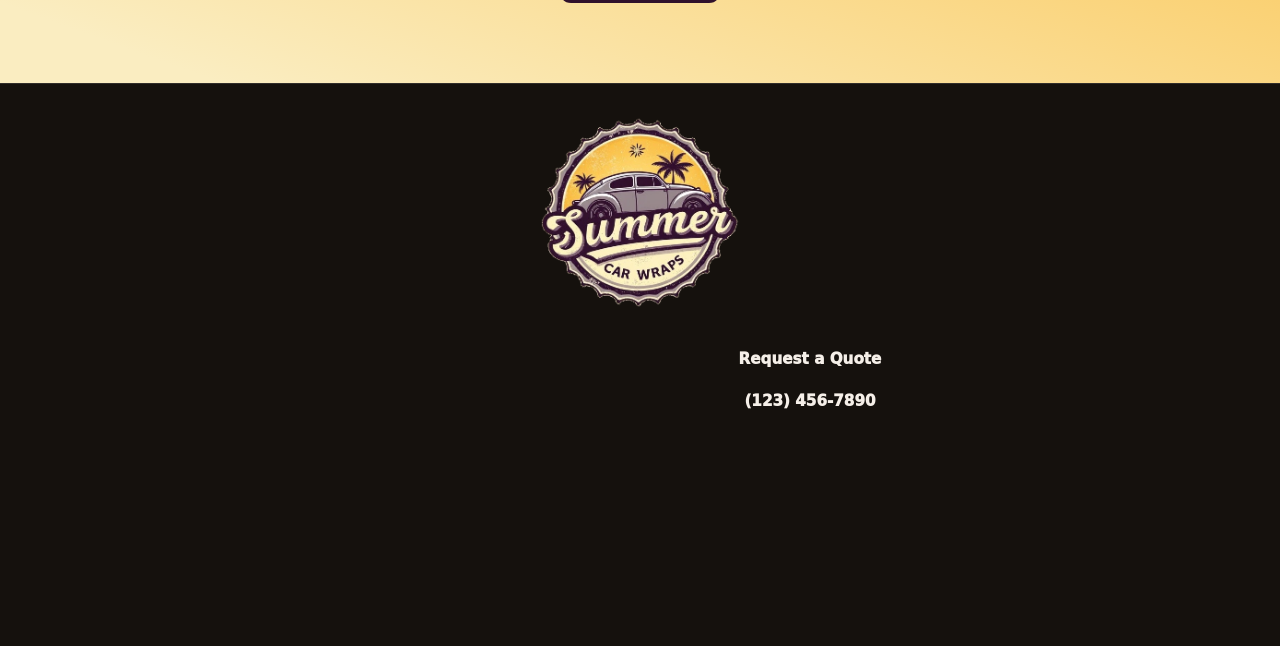
==== commit 052f573f: "chs" ====
--- a/index.html
+++ b/index.html
@@ -82,7 +82,7 @@
 
       <div class="section-divider" aria-hidden="true"></div>
 
-      <section class="section section--services">
+      <section class="section section--services section--soft-top">
         <div class="container">
           <div class="section-head">
             <div>
--- a/assets/styles/styles.css
+++ b/assets/styles/styles.css
@@ -71,8 +71,13 @@
 .section--tight { padding: 3rem 0; }
 .section--soft {
   background: linear-gradient(to bottom, var(--surface-2), #30112b);
-  border-top: 1px solid var(--border);
-  border-bottom: 1px solid var(--border);
+  /* border-top: 1px solid var(--border);
+  border-bottom: 1px solid var(--border); */
+}
+.section--soft-top {
+  background: linear-gradient(to top, var(--surface-2), #30112b);
+  /* border-top: 1px solid var(--border);
+  border-bottom: 1px solid var(--border); */
 }
 .section--center {text-align: center;}
 .section--cta {
@@ -89,13 +94,17 @@
 .section--cta .btn {
   margin-top: 40px;
   color: #fff;
-  background: var(--purple);
+  background-color: var(--purple);
   font-weight: 500;
   padding: 15px 30px;
-  transition: all 0.3s ease;
-}
-.section--cta .btn:hover {
-  font-size: 1rem;
+  transition: background-color 300ms ease, transform 300ms ease, box-shadow 300ms ease, color 300ms ease;
+}
+.section--cta .btn:hover,
+.section--cta .btn:focus {
+  background-color: #4c213a;
+  color: #fff;
+  transform: translateY(-2px) scale(1.035);
+  box-shadow: 0 12px 28px rgba(48, 17, 43, 0.26);
 }
 
 .section--benefits {
@@ -105,6 +114,7 @@
 .section--about {
   position: relative;
   /* overflow: hidden; */
+  padding-bottom: 1rem !important;
 }
 
 .section--about img {
@@ -224,6 +234,27 @@
 .section--about .service-grid {
   grid-template-columns: repeat(4, minmax(0, 1fr));
   text-align: center;
+}
+
+.section--about .btn {
+  position: relative;
+  overflow: hidden;
+  color: var(--purple);
+  background: transparent;
+  border: 2px solid var(--purple);
+  font-weight: 800;
+  padding: 0.88rem 1.2rem;
+  box-shadow: 0 0 0 rgba(48, 17, 43, 0);
+  transition: color 300ms ease, transform 300ms ease, box-shadow 300ms ease, border-color 300ms ease, background-color 300ms ease;
+}
+
+.section--about .btn:hover,
+.section--about .btn:focus {
+  color: #fff;
+  background-color: var(--purple);
+  border-color: var(--purple);
+  transform: translateY(-2px);
+  box-shadow: 0 12px 28px rgba(48, 17, 43, 0.30);
 }
 
 /* Grids */
@@ -448,7 +479,7 @@
   font-weight: 950;
   cursor: pointer;
   user-select: none;
-  transition: transform 120ms ease, opacity 120ms ease;
+  transition: transform 180ms ease, opacity 180ms ease, background-color 300ms ease, color 300ms ease, border-color 300ms ease, box-shadow 300ms ease;
 }
 .btn:active { transform: translateY(1px); }
 .btn--sm { padding: 0.55rem 0.85rem; font-size: 0.95rem; }
@@ -459,7 +490,14 @@
 .btn--outline { border-color: var(--purple); background: transparent; border-width: 2px; }
 .btn--ghost { background: rgba(255,255,255,0.04); border-color: var(--border); }
 .btn--yellow { background-color: var(--yellow-darker); }
-.btn:hover { text-decoration: none; opacity: 0.96; }
+.btn:hover,
+.btn:focus { text-decoration: none; opacity: 1; transform: translateY(-2px) scale(1.025); box-shadow: 0 10px 24px rgba(48, 17, 43, 0.20); }
+.btn--primary:hover,
+.btn--primary:focus { background-color: #4c213a; color: #fff; border-color: #4c213a; }
+.btn--outline:hover,
+.btn--outline:focus { background-color: var(--purple); color: #fff; border-color: var(--purple); }
+.btn--yellow:hover,
+.btn--yellow:focus { background-color: #d89930; color: #30112b; }
 
 /* Hero (image-first, minimal text) */
 .hero {
@@ -628,13 +666,65 @@
   grid-template-columns: repeat(3, minmax(0, 1fr));
   gap: 1rem;
 }
-.gallery img {
+.gallery img,
+.gallery-carousel__item img,
+.gallery-section img,
+.gallery-subsection img {
   width: 100%;
   height: 240px;
   object-fit: cover;
   border-radius: var(--radius);
   border: 1px solid var(--border);
   box-shadow: var(--shadow-sm);
+  cursor: zoom-in;
+  transition: transform 180ms ease, box-shadow 180ms ease;
+}
+.gallery img:hover,
+.gallery-carousel__item img:hover,
+.gallery-section img:hover,
+.gallery-subsection img:hover {
+  transform: translateY(-2px);
+  box-shadow: 0 10px 30px rgba(0, 0, 0, 0.25);
+}
+.image-lightbox {
+  position: fixed;
+  inset: 0;
+  background: rgba(0, 0, 0, 0.88);
+  display: flex;
+  align-items: center;
+  justify-content: center;
+  padding: 2rem;
+  z-index: 99999;
+  opacity: 0;
+  pointer-events: none;
+  transition: opacity 180ms ease;
+}
+.image-lightbox.is-open {
+  opacity: 1;
+  pointer-events: auto;
+}
+.image-lightbox__image {
+  max-width: 100%;
+  max-height: 100%;
+  object-fit: contain;
+  border-radius: 12px;
+  box-shadow: 0 24px 60px rgba(0, 0, 0, 0.35);
+}
+.image-lightbox__close {
+  position: absolute;
+  top: 1rem;
+  right: 1rem;
+  border: none;
+  background: rgba(255,255,255,0.95);
+  color: #30112b;
+  width: 44px;
+  height: 44px;
+  border-radius: 50%;
+  font-size: 1.5rem;
+  cursor: pointer;
+}
+body.lightbox-open {
+  overflow: hidden;
 }
 
 .gallery-section {
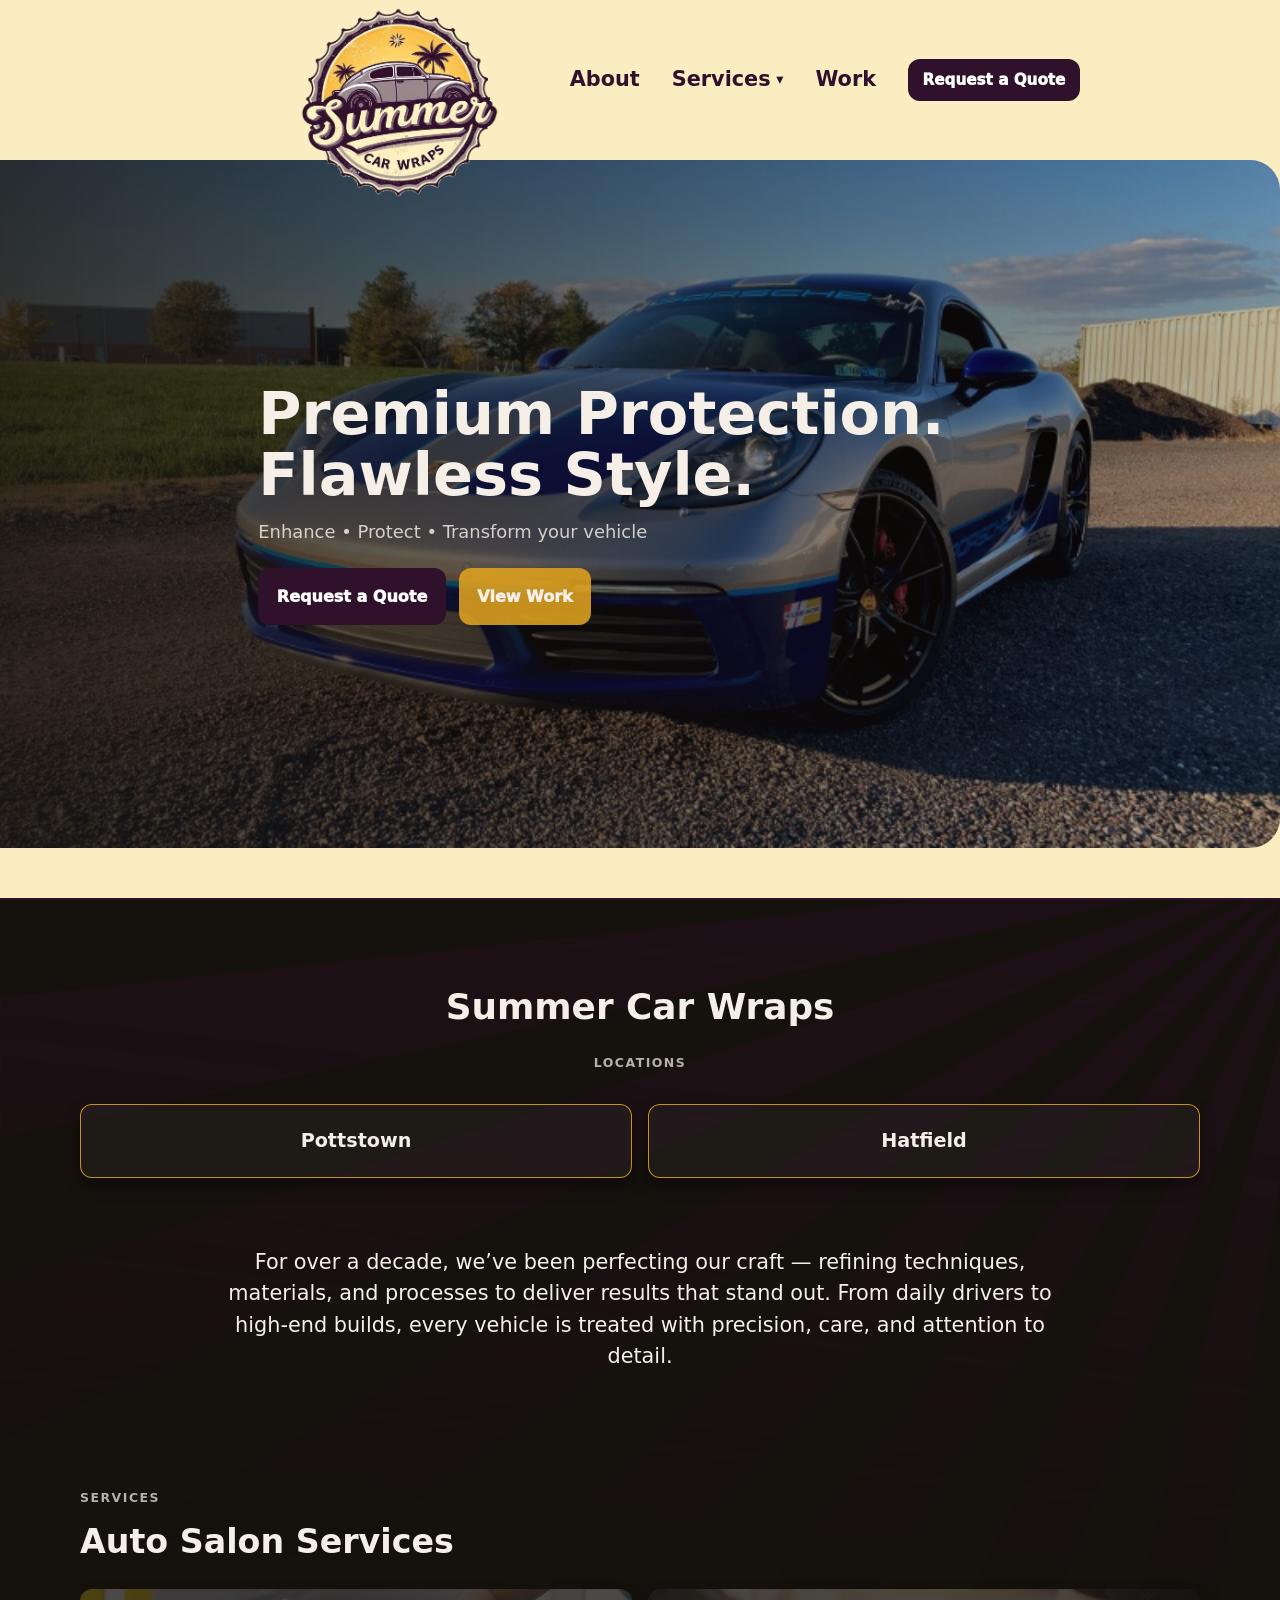
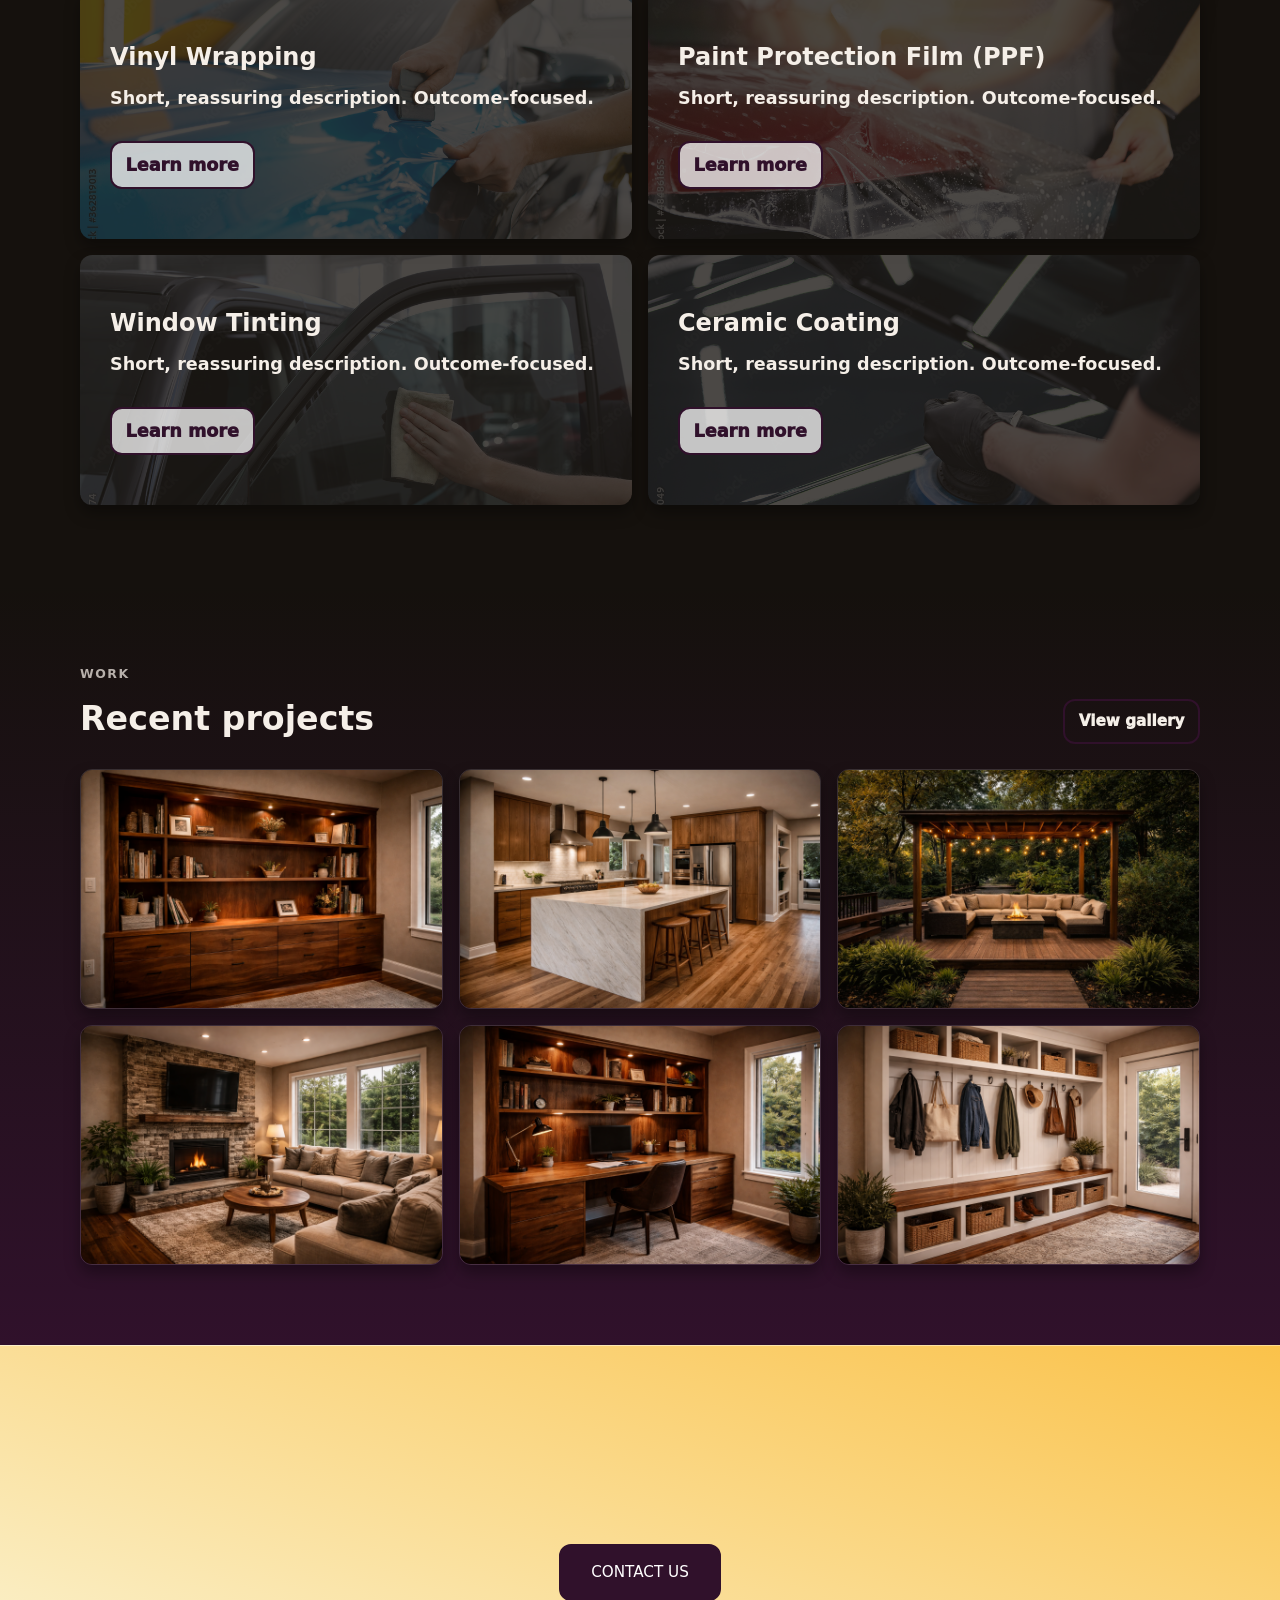
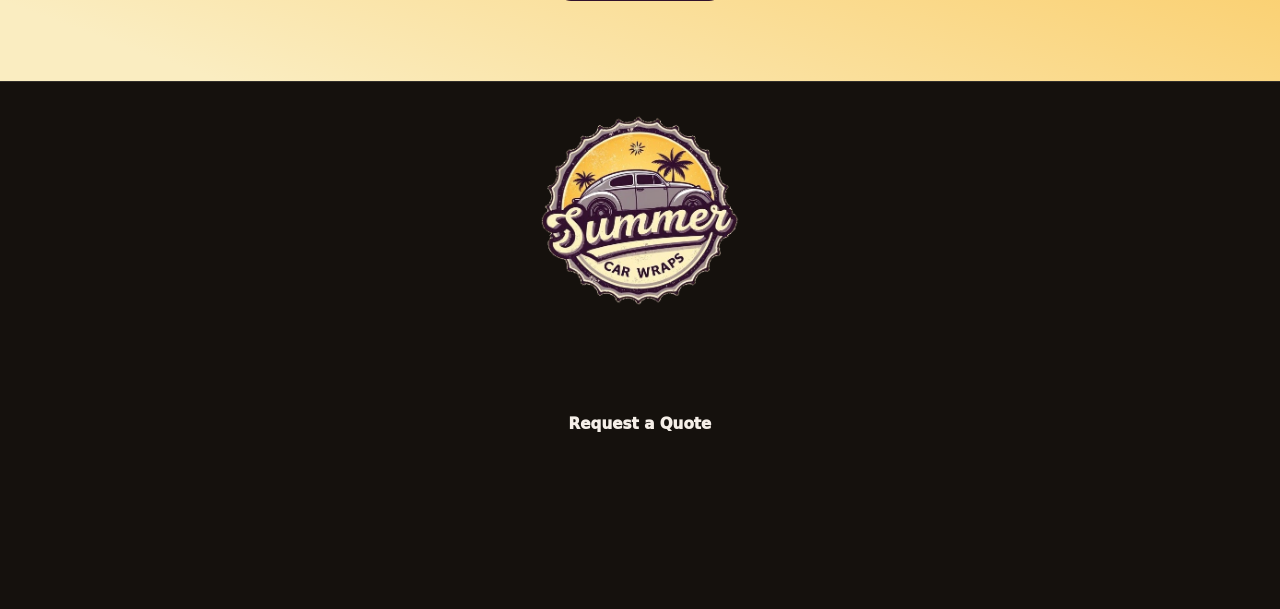
==== commit 7f8b06fa: "Finalizing pages" ====
--- a/index.html
+++ b/index.html
@@ -67,12 +67,12 @@
             <div class="card card--location">
               <h3 class="h3">Hatfield</h3>
             </div>
-            <div class="card card--location">
+            <!-- <div class="card card--location">
               <h3 class="h3">Allentown</h3>
             </div>
             <div class="card card--location">
               <h3 class="h3">Malvern</h3>
-            </div>
+            </div> -->
           </div>
           <br><br>
           <p class="body-text">For over a decade, we’ve been perfecting our craft — refining techniques, materials, and processes to deliver results that stand out. From daily drivers to high-end builds, every vehicle is treated with precision, care, and attention to detail.</p>
@@ -80,9 +80,9 @@
         </div>
       </section>
 
-      <div class="section-divider" aria-hidden="true"></div>
-
-      <section class="section section--services section--soft-top">
+      <!-- <div class="section-divider" aria-hidden="true"></div> -->
+
+      <section class="section section--services">
         <div class="container">
           <div class="section-head">
             <div>
--- a/assets/styles/styles.css
+++ b/assets/styles/styles.css
@@ -7,11 +7,12 @@
 
   --surface: rgba(255, 255, 255, 0.04);
   --surface-2: rgba(255, 255, 255, 0.02);
+  --surface-3: rgba(0, 0, 0, 0.02);
 
   --primary: #c9a46b;
   --primary-2: #a57a3a;
 
-  --yellow-muter: rgb(248, 245, 239);
+  --yellow-muter: #faf1d6;
   --yellow-mute: #faedc1;
   --yellow-dark: #FAC24A;
   --yellow-darker: #e2a41fde;
@@ -70,7 +71,7 @@
 .section { padding: 5rem 0; }
 .section--tight { padding: 3rem 0; }
 .section--soft {
-  background: linear-gradient(to bottom, var(--surface-2), #30112b);
+  background: linear-gradient(to bottom, var(--surface-3), #30112b);
   /* border-top: 1px solid var(--border);
   border-bottom: 1px solid var(--border); */
 }
@@ -200,8 +201,8 @@
   top: 0;
   left: 0;
   right: 0;
-  bottom: 0;
-  background-image: url("/assets/images/sunburst-pattern.png");
+  bottom: -400px;
+  background-image: url("/assets/images/sunburst-pattern-fade.png");
   background-repeat: no-repeat;
   background-size: cover;
   opacity: 0.3;
@@ -232,7 +233,7 @@
 }
 
 .section--about .service-grid {
-  grid-template-columns: repeat(4, minmax(0, 1fr));
+  grid-template-columns: repeat(2, minmax(0, 1fr));
   text-align: center;
 }
 
@@ -957,7 +958,7 @@
 .site-footer { border-top: 1px solid var(--border); padding: 2rem 0; padding-bottom: 10px; }
 .site-footer .branding { width: 100%; }
 .site-footer img { max-width: 200px; margin-left: auto; margin-right: auto; margin-bottom: 30px; }
-.site-footer .content { display: grid; grid-template-columns: repeat(2, minmax(0, 1fr)); text-align: center; margin-left: 300px; margin-right: 300px; }
+.site-footer .content { display: grid; grid-template-columns: 1fr; text-align: center; margin: 0 auto; width: min(100% - 2rem, 1120px); }
 .footer-row {
   display: grid;
   grid-template-columns: 1.4fr auto auto;
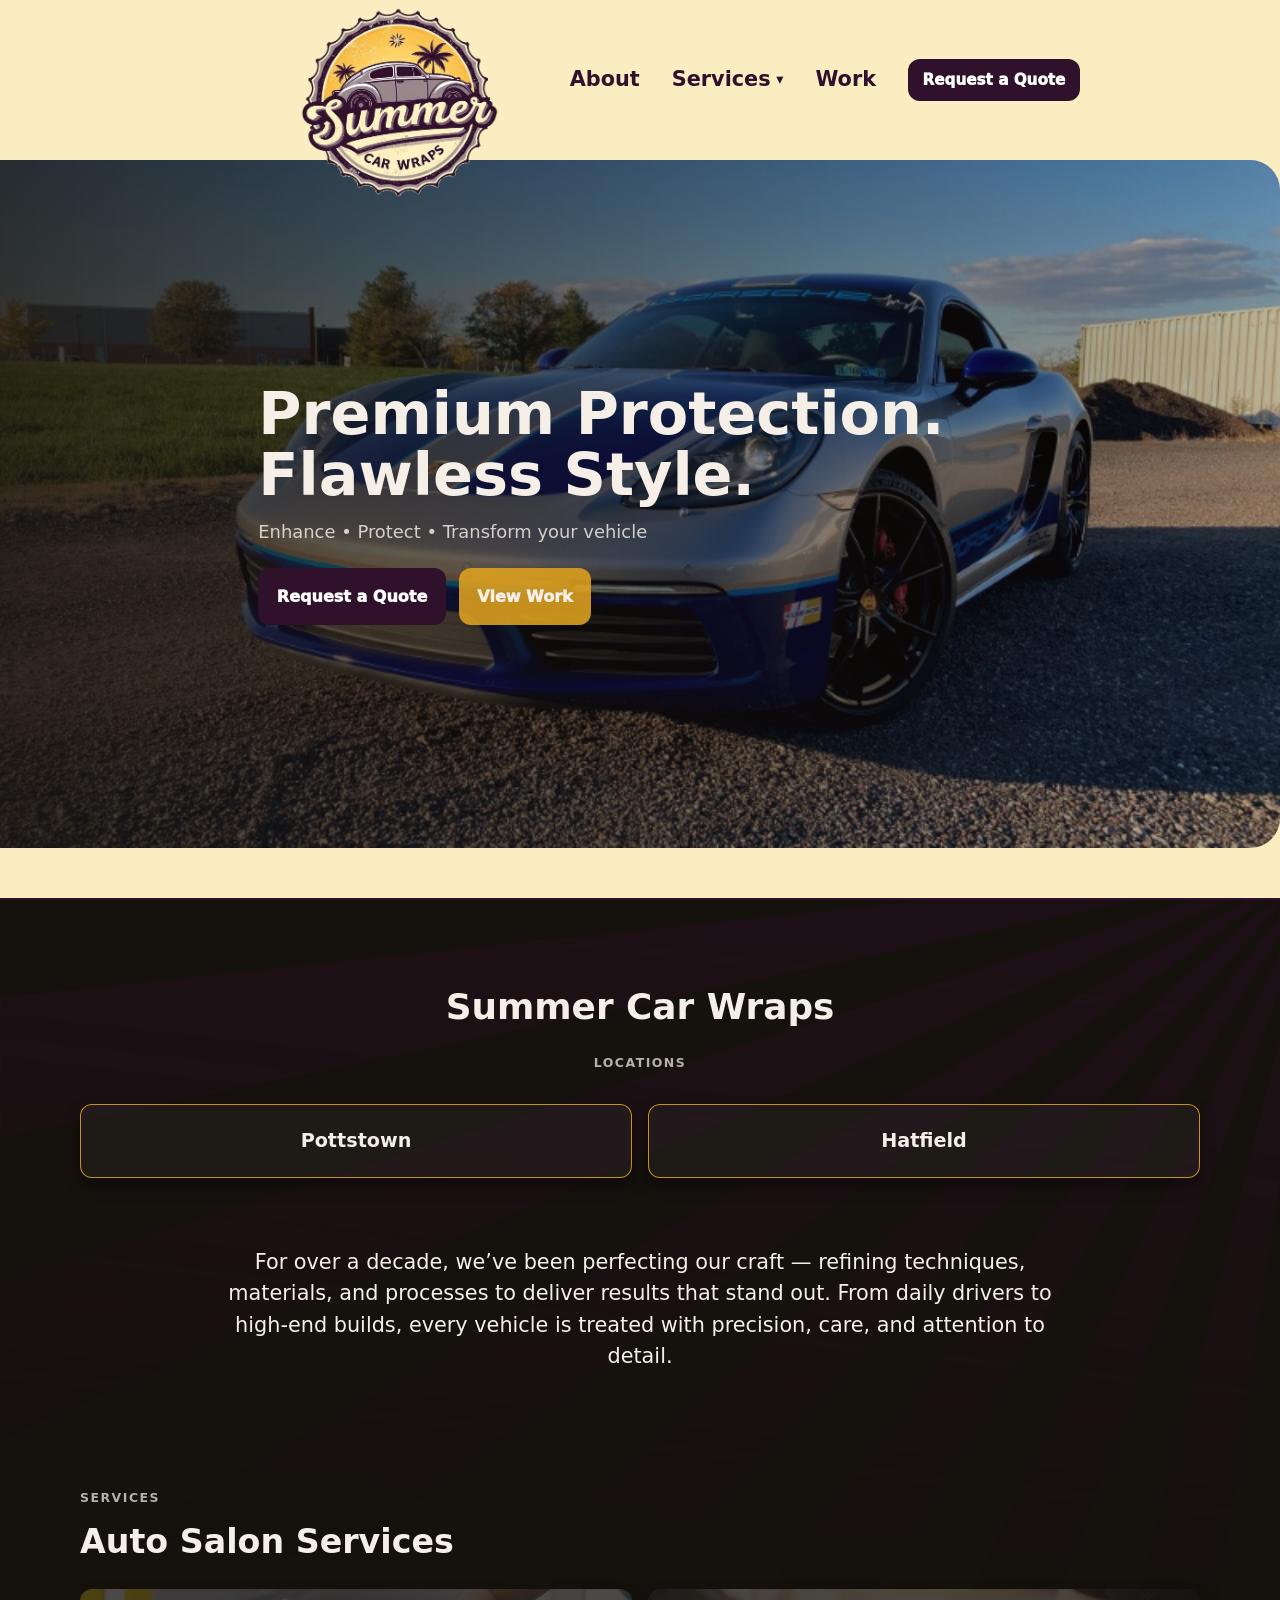
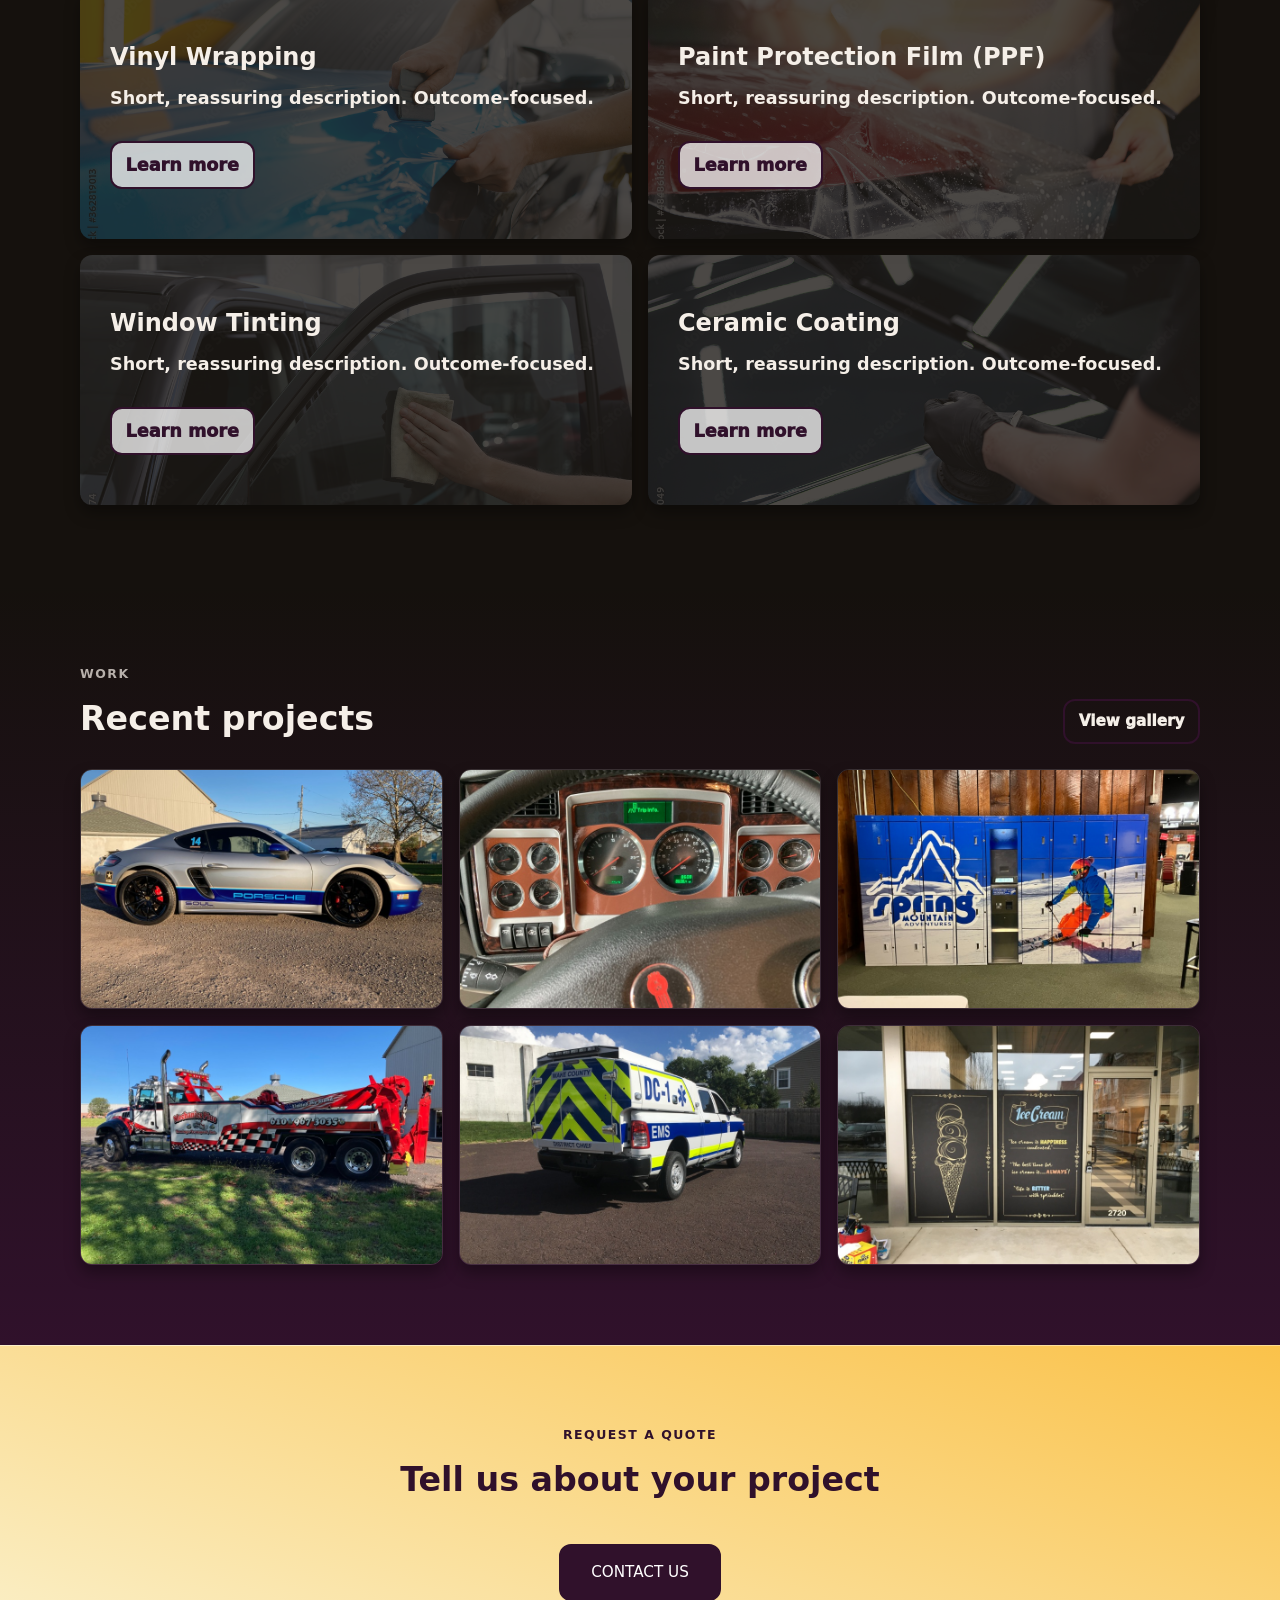
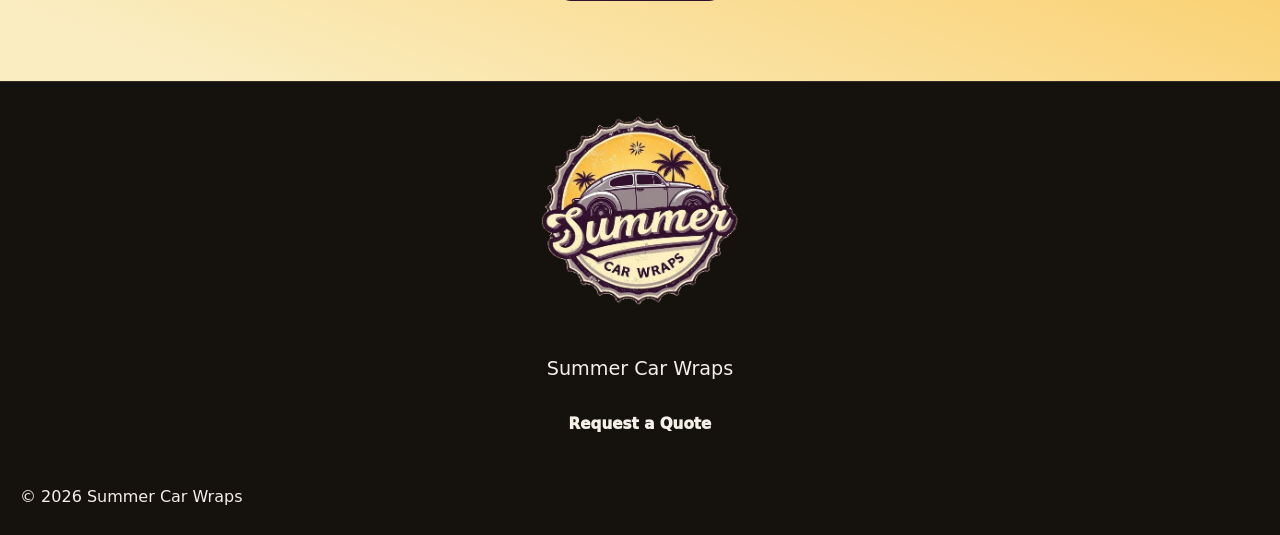
==== commit 087499c0: "Populated service gallery pages" ====
--- a/index.html
+++ b/index.html
@@ -95,7 +95,7 @@
 
           <div class="service-grid">
             <div class="card service">
-              <img class="card--bg" src="assets/images/gallery/wrap_stock.jpg" style="transform: translateY(-60px);">
+              <img class="card--bg" src="assets/images/gallery/wraps/wrap_stock.jpg" style="transform: translateY(-60px);">
               <div class="content">
                 <h3 class="h3">Vinyl Wrapping</h3>
                 <p>Short, reassuring description. Outcome-focused.</p>
@@ -141,12 +141,12 @@
           </div>
 
           <div class="gallery">
-            <img src="assets/images/g1.jpg" alt="Project photo 1" loading="lazy" />
-            <img src="assets/images/g2.jpg" alt="Project photo 2" loading="lazy" />
-            <img src="assets/images/g3.jpg" alt="Project photo 3" loading="lazy" />
-            <img src="assets/images/g4.jpg" alt="Project photo 4" loading="lazy" />
-            <img src="assets/images/g5.jpg" alt="Project photo 5" loading="lazy" />
-            <img src="assets/images/g6.jpg" alt="Project photo 6" loading="lazy" />
+            <img src="assets/images/gallery/wraps/luxury-wraps_03.jpg" alt="Project photo 1" loading="lazy" />
+            <img src="assets/images/gallery/wraps/custom-wraps_14.jpg" alt="Project photo 2" loading="lazy" />
+            <img src="assets/images/gallery/wraps/custom-wraps_17.jpg" alt="Project photo 3" loading="lazy" />
+            <img src="assets/images/gallery/wraps/commercial-wraps_09.jpg" alt="Project photo 4" loading="lazy" />
+            <img src="assets/images/gallery/wraps/emergency-vehicle-wraps_12.jpg" alt="Project photo 5" loading="lazy" />
+            <img src="assets/images/gallery/wraps/icecream-storefront_wrap.jpg" alt="Project photo 6" loading="lazy" />
           </div>
         </div>
       </section>
